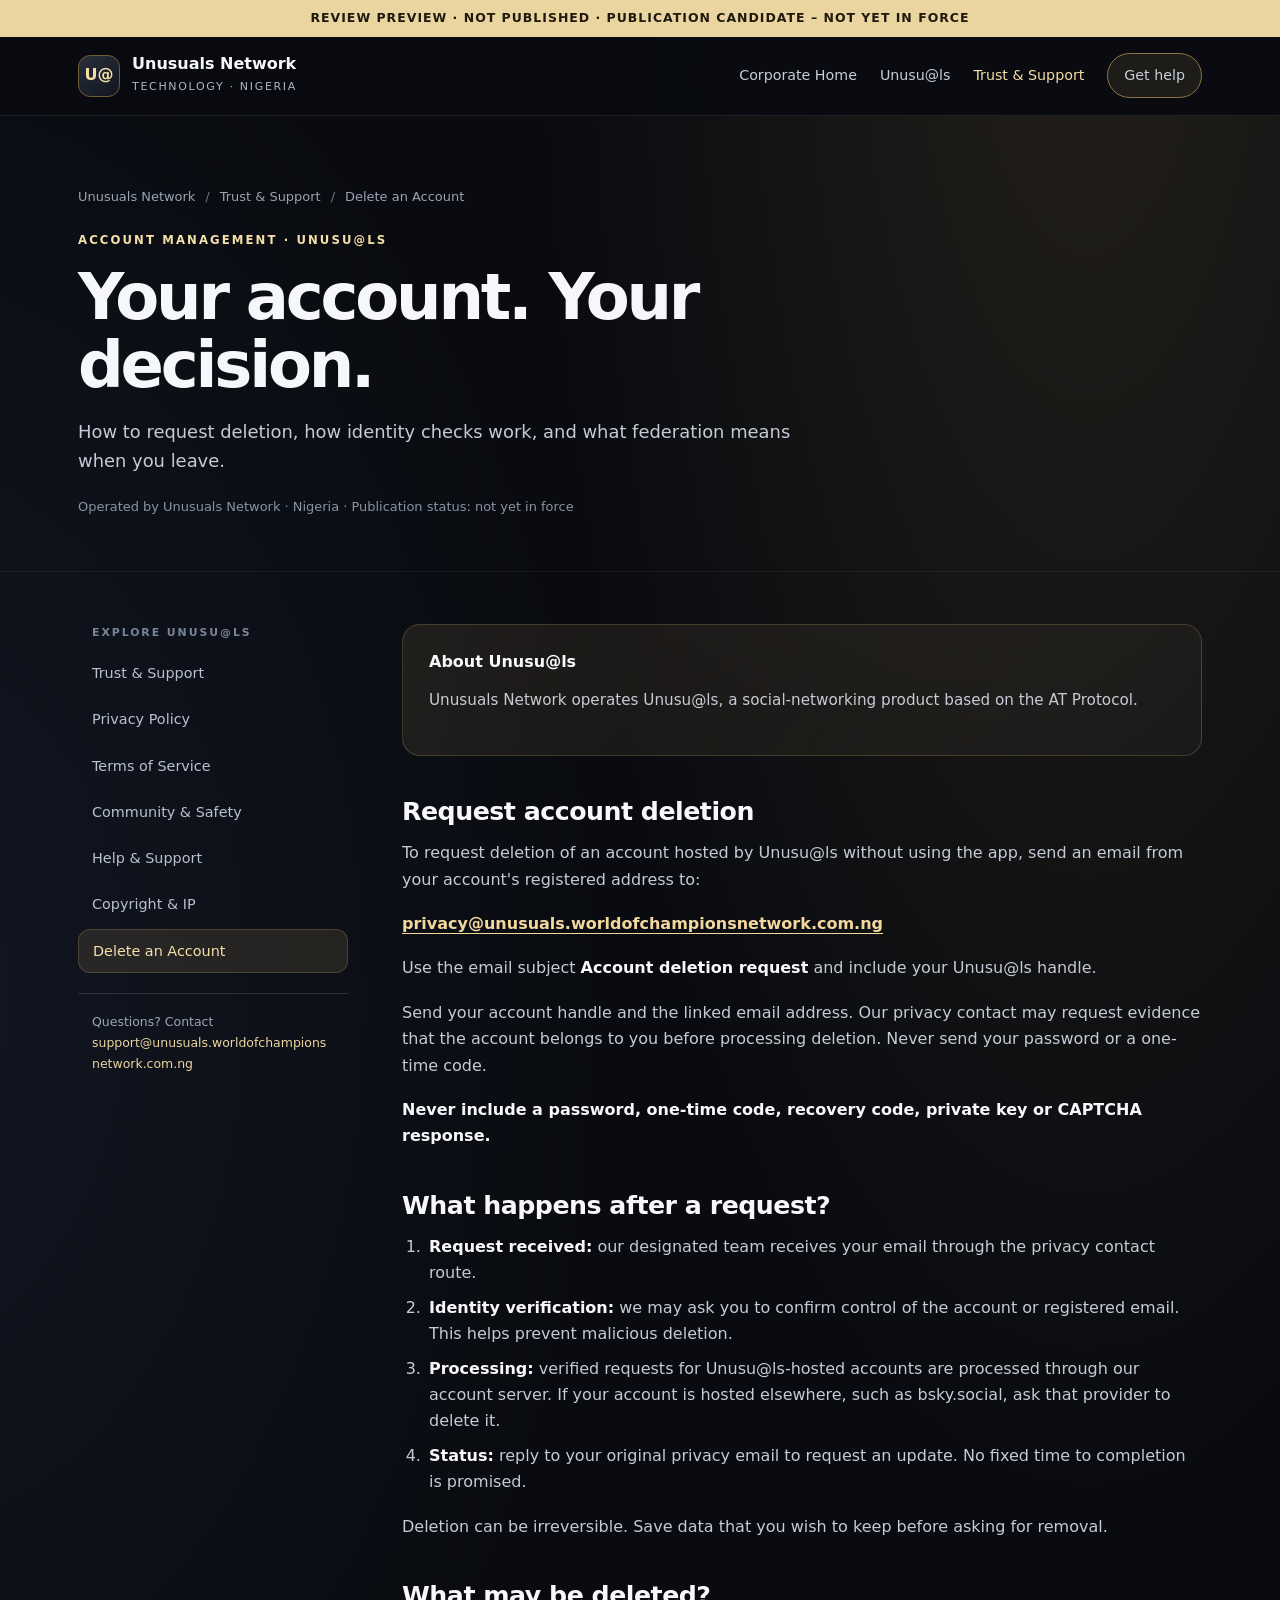
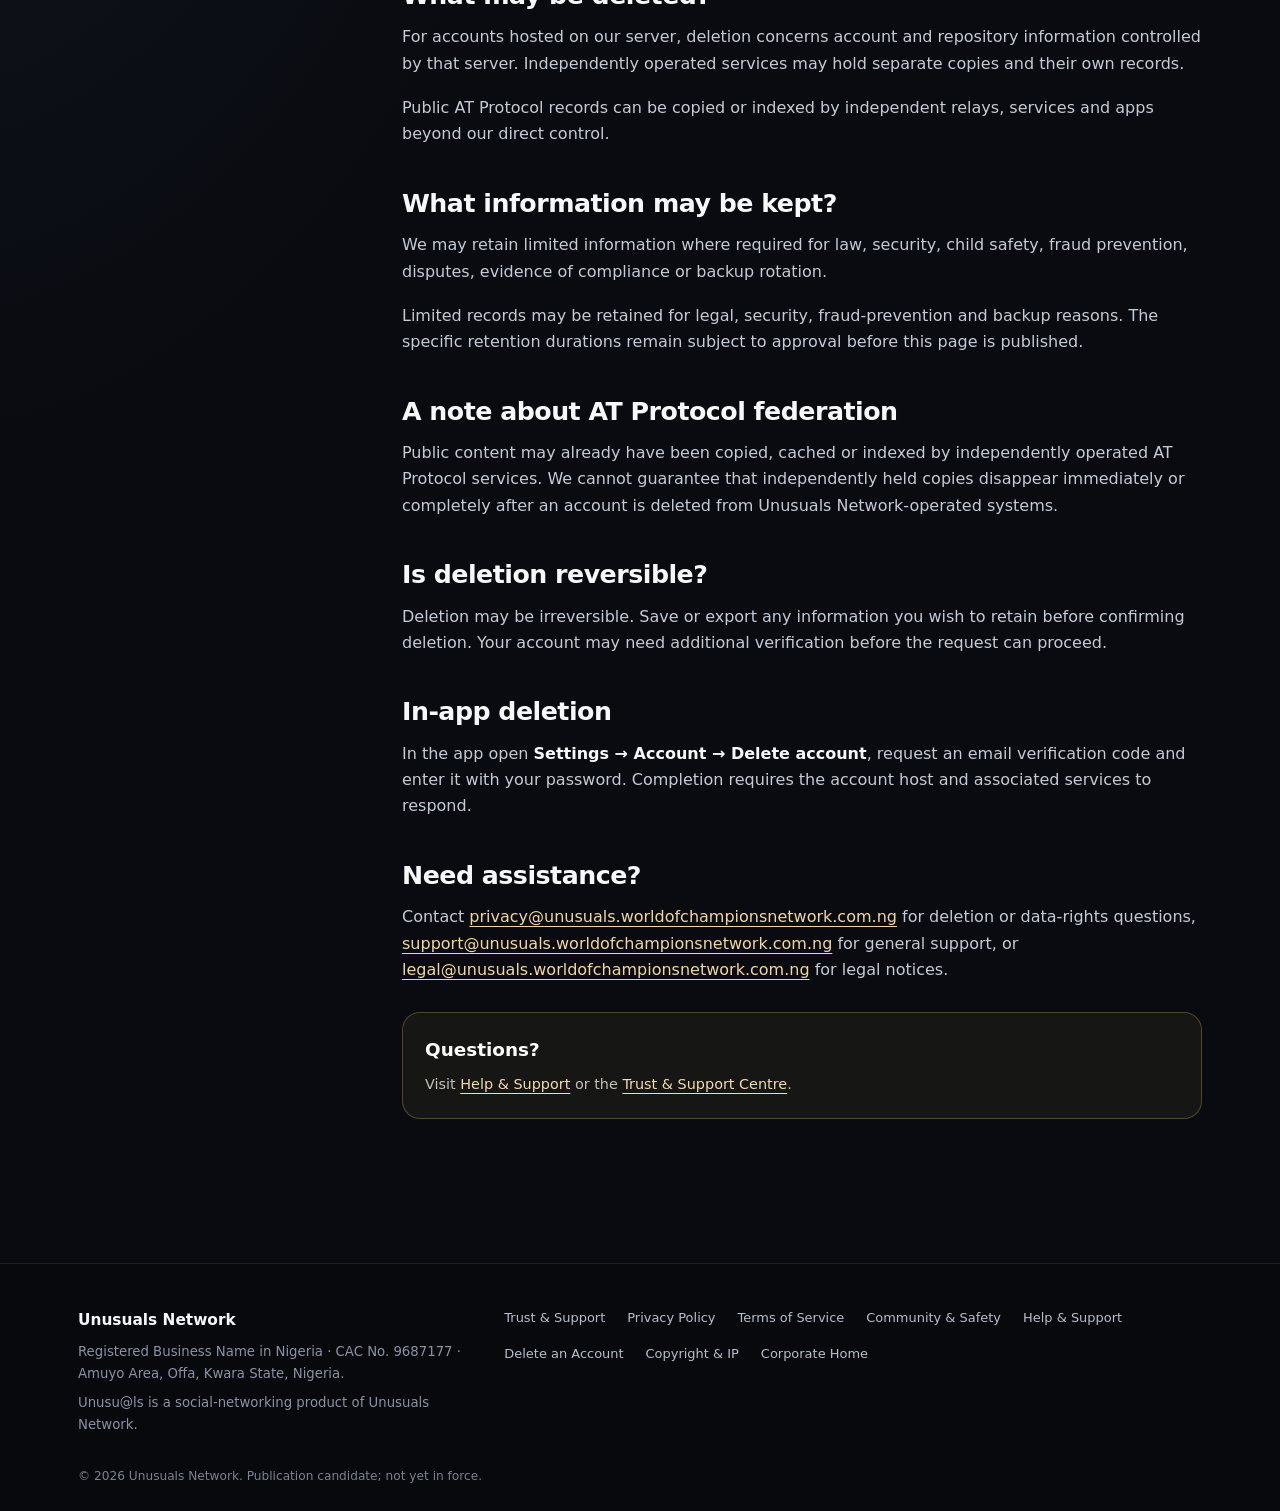
==== unusuals/account-deletion/index.html @ 60fb0065 "W3: add seven policy canonicals and complete protected preview navigation" ====
<!DOCTYPE html>
<html lang="en"><head><meta charset="utf-8"/><meta content="width=device-width,initial-scale=1" name="viewport"/><meta content="#090b10" name="theme-color"/><meta content="noindex,nofollow" name="robots"/><title>Delete an Account — Unusu@ls | Design Preview</title><link rel="canonical" href="https://www.unusuals.worldofchampionsnetwork.com.ng/unusuals/account-deletion/"/><meta content="How to request deletion, how identity checks work, and what federation means when you leave." name="description"/><link href="../../assets/css/app-policy.css" rel="stylesheet"/><script defer="" src="../../assets/js/app-policy.js"></script></head><body><a class="skip-link" href="#main">Skip to content</a><div class="preview-flag">REVIEW PREVIEW · NOT PUBLISHED · PUBLICATION CANDIDATE – NOT YET IN FORCE</div>
<header class="site-header"><nav aria-label="Primary navigation" class="container nav-wrap"><a class="brand" href="https://www.unusuals.worldofchampionsnetwork.com.ng/"><span aria-hidden="true" class="brand-mark">U@</span><span class="brand-text"><strong>Unusuals Network</strong><span>Technology · Nigeria</span></span></a><button aria-expanded="false" aria-label="Toggle navigation" class="menu-toggle"><span></span><span></span><span></span></button><div class="nav-links" data-open="false"><a href="https://www.unusuals.worldofchampionsnetwork.com.ng/">Corporate Home</a><a href="https://www.unusuals.worldofchampionsnetwork.com.ng/unusuals/">Unusu@ls</a><a aria-current="page" href="../help/">Trust &amp; Support</a><a class="nav-cta" href="../support/">Get help</a></div></nav></header>
<main id="main"><section class="hero hero-small"><div class="container"><div class="breadcrumb"><a href="https://www.unusuals.worldofchampionsnetwork.com.ng/">Unusuals Network</a><span>/</span><a href="../help/">Trust &amp; Support</a><span>/</span>Delete an Account</div><div class="eyebrow">Account management · Unusu@ls</div><h1>Your account. Your decision.</h1><p>How to request deletion, how identity checks work, and what federation means when you leave.</p><div class="meta">Operated by Unusuals Network · Nigeria · Publication status: not yet in force</div></div></section>
<section class="container layout"><aside aria-label="Policy navigation" class="sidebar"><div class="side-label">Explore Unusu@ls</div><ul class="side-list"><li><a href="../help/">Trust &amp; Support</a></li><li><a href="../privacy/">Privacy Policy</a></li><li><a href="../terms/">Terms of Service</a></li><li><a href="../safety/">Community &amp; Safety</a></li><li><a href="../support/">Help &amp; Support</a></li><li><a href="../copyright/">Copyright &amp; IP</a></li><li><a aria-current="page" href="../account-deletion/">Delete an Account</a></li></ul><div class="sidebar-contact">Questions? Contact <a href="mailto:support@unusuals.worldofchampionsnetwork.com.ng">support@unusuals.worldofchampionsnetwork.com.ng</a></div></aside><article class="content"><div class="prose"><div class="lede-panel"><strong>About Unusu@ls</strong><p>Unusuals Network operates Unusu@ls, a social-networking product based on the AT Protocol.</p></div><h2>Request account deletion</h2>
<p>To request deletion of an account hosted by Unusu@ls without using the app, send an email from your account's registered address to:</p>
<p><strong><a href="mailto:privacy@unusuals.worldofchampionsnetwork.com.ng?subject=Account%20deletion%20request">privacy@unusuals.worldofchampionsnetwork.com.ng</a></strong></p>
<p>Use the email subject <strong>Account deletion request</strong> and include your Unusu@ls handle.</p>
<p>Send your account handle and the linked email address. Our privacy contact may request evidence that the account belongs to you before processing deletion. Never send your password or a one-time code.</p>
<p><strong>Never include a password, one-time code, recovery code, private key or CAPTCHA response.</strong></p>
<h2>What happens after a request?</h2>
<ol>
<li><strong>Request received:</strong> our designated team receives your email through the privacy contact route.</li>
<li><strong>Identity verification:</strong> we may ask you to confirm control of the account or registered email. This helps prevent malicious deletion.</li>
<li><strong>Processing:</strong> verified requests for Unusu@ls-hosted accounts are processed through our account server. If your account is hosted elsewhere, such as bsky.social, ask that provider to delete it.</li>
<li><strong>Status:</strong> reply to your original privacy email to request an update. No fixed time to completion is promised.</li>
</ol>
<p>Deletion can be irreversible. Save data that you wish to keep before asking for removal.</p>
<h2>What may be deleted?</h2>
<p>For accounts hosted on our server, deletion concerns account and repository information controlled by that server. Independently operated services may hold separate copies and their own records.</p>
<p>Public AT Protocol records can be copied or indexed by independent relays, services and apps beyond our direct control.</p>
<h2>What information may be kept?</h2>
<p>We may retain limited information where required for law, security, child safety, fraud prevention, disputes, evidence of compliance or backup rotation.</p>
<p>Limited records may be retained for legal, security, fraud-prevention and backup reasons. The specific retention durations remain subject to approval before this page is published.</p>
<h2>A note about AT Protocol federation</h2>
<p>Public content may already have been copied, cached or indexed by independently operated AT Protocol services. We cannot guarantee that independently held copies disappear immediately or completely after an account is deleted from Unusuals Network-operated systems.</p>
<h2>Is deletion reversible?</h2>
<p>Deletion may be irreversible. Save or export any information you wish to retain before confirming deletion. Your account may need additional verification before the request can proceed.</p>
<h2>In-app deletion</h2>
<p>In the app open <strong>Settings → Account → Delete account</strong>, request an email verification code and enter it with your password. Completion requires the account host and associated services to respond.</p>
<h2>Need assistance?</h2>
<p>Contact <a href="mailto:privacy@unusuals.worldofchampionsnetwork.com.ng">privacy@unusuals.worldofchampionsnetwork.com.ng</a> for deletion or data-rights questions, <a href="mailto:support@unusuals.worldofchampionsnetwork.com.ng">support@unusuals.worldofchampionsnetwork.com.ng</a> for general support, or <a href="mailto:legal@unusuals.worldofchampionsnetwork.com.ng">legal@unusuals.worldofchampionsnetwork.com.ng</a> for legal notices.</p>
<div class="approval-panel"><h3>Questions?</h3><p>Visit <a href="../support/">Help &amp; Support</a> or the <a href="../help/">Trust &amp; Support Centre</a>.</p></div></div></article></section></main><footer class="site-footer"><div class="container footer-inner"><div><strong>Unusuals Network</strong><p>Registered Business Name in Nigeria · CAC No. 9687177 · Amuyo Area, Offa, Kwara State, Nigeria.</p><p>Unusu@ls is a social-networking product of Unusuals Network.</p></div><nav aria-label="Footer navigation" class="footer-links"><a href="../help/">Trust &amp; Support</a><a href="../privacy/">Privacy Policy</a><a href="../terms/">Terms of Service</a><a href="../safety/">Community &amp; Safety</a><a href="../support/">Help &amp; Support</a><a href="../account-deletion/">Delete an Account</a><a href="../copyright/">Copyright &amp; IP</a><a href="https://www.unusuals.worldofchampionsnetwork.com.ng/">Corporate Home</a></nav></div><div class="container footer-copy">© 2026 Unusuals Network. Publication candidate; not yet in force.</div></footer></body></html>
---- assets/css/app-policy.css ----
:root{--bg:#090b10;--bg2:#11151e;--surface:#151a24;--surface2:#1b2230;--text:#f6f7fb;--muted:#aeb6c5;--gold:#d5b26b;--gold2:#f5dfa8;--line:rgba(255,255,255,.13);--max:1180px;--rad:20px;}
*{box-sizing:border-box}html{scroll-behavior:smooth}body{margin:0;min-height:100vh;color:var(--text);background:radial-gradient(ellipse at 85% -5%,rgba(214,174,96,.13),transparent 36%),radial-gradient(ellipse at -8% 32%,rgba(83,103,159,.13),transparent 36%),#090b10;font:16px/1.65 Inter,system-ui,-apple-system,'Segoe UI',Arial,sans-serif;-webkit-font-smoothing:antialiased}a{color:inherit}a:hover{text-decoration-color:var(--gold)}button{font:inherit}svg{display:block} .container{max-width:var(--max);margin:0 auto;padding:0 28px}.skip-link{position:absolute;top:-200px;left:15px;z-index:200;padding:12px 16px;background:white;color:#111}.skip-link:focus{top:12px}.preview-flag{background:#ead49f;color:#201a0e;text-align:center;font-weight:800;padding:8px 16px;font-size:.78rem;letter-spacing:.08em}.site-header{position:sticky;top:0;background:rgba(9,11,16,.94);backdrop-filter:blur(15px);border-bottom:1px solid rgba(255,255,255,.09);z-index:80}.nav-wrap{display:flex;gap:22px;align-items:center;justify-content:space-between;min-height:78px}.brand{text-decoration:none;display:flex;align-items:center;gap:12px}.brand-mark{width:42px;height:42px;display:grid;place-items:center;border:1px solid #715c35;border-radius:12px;color:var(--gold2);background:linear-gradient(145deg,#28303c,#11151e);font-weight:900;font-size:1rem}.brand-text strong{display:block;font-size:1rem;line-height:1.15}.brand-text span{display:block;font-size:.69rem;letter-spacing:.15em;color:var(--muted);text-transform:uppercase;margin-top:4px}.nav-links{display:flex;align-items:center;gap:23px}.nav-links a{color:#c7cedb;font-size:.89rem;text-decoration:none;white-space:nowrap}.nav-links a:hover,.nav-links a[aria-current='page']{color:var(--gold2)}.nav-cta{border:1px solid #8d7345;border-radius:999px;padding:10px 16px;background:rgba(213,178,107,.1)}.menu-toggle{display:none;background:none;color:white;border:1px solid var(--line);border-radius:10px;padding:8px 12px;cursor:pointer}.menu-toggle span{display:block;height:2px;width:20px;background:currentColor;margin:4px 0}
.breadcrumb{font-size:.81rem;color:#99a4b5;margin-bottom:24px}.breadcrumb a{text-decoration:none}.breadcrumb span{margin:0 10px;color:#6b7485}.eyebrow{font-size:.73rem;color:var(--gold2);font-weight:800;text-transform:uppercase;letter-spacing:.18em}.hero{padding:70px 0 54px;border-bottom:1px solid rgba(255,255,255,.06)}.hero h1{font-size:4.4rem;max-width:850px;margin:14px 0 17px;line-height:1.06;letter-spacing:-.05em}.hero p{max-width:740px;color:#c4cbd6;font-size:1.12rem;margin:0}.hero-small h1{font-size:clamp(2.3rem,5vw,4.1rem)}.hero-actions{display:flex;flex-wrap:wrap;gap:12px;margin-top:29px}.pill{display:inline-flex;align-items:center;gap:8px;border:1px solid rgba(213,178,107,.4);border-radius:999px;padding:7px 12px;background:rgba(213,178,107,.07);font-size:.8rem;color:#edd39b;font-weight:700}.btn{display:inline-flex;align-items:center;justify-content:center;gap:12px;min-height:48px;border-radius:999px;padding:0 20px;text-decoration:none;font-weight:750;font-size:.92rem}.btn-gold{background:linear-gradient(125deg,#f8e7b6,#cda65d);color:#231a0c}.btn-ghost{border:1px solid rgba(255,255,255,.2);background:rgba(255,255,255,.04)}
.layout{display:grid;grid-template-columns:270px minmax(0,1fr);gap:54px;padding-top:52px}.sidebar{align-self:start;position:sticky;top:107px}.side-label{text-transform:uppercase;color:#788598;font-size:.68rem;font-weight:800;letter-spacing:.18em;padding:0 14px;margin:0 0 10px}.side-list{list-style:none;margin:0;padding:0;display:grid;gap:4px}.side-list a{display:block;text-decoration:none;color:#b8c1d0;font-size:.90rem;padding:11px 14px;border-radius:12px;line-height:1.4}.side-list a:hover{background:rgba(255,255,255,.06)}.side-list a[aria-current='page']{background:rgba(213,178,107,.12);color:#f5dfaa;border:1px solid rgba(213,178,107,.22)}.sidebar-contact{padding:18px 14px 0;margin-top:20px;border-top:1px solid var(--line);font-size:.78rem;color:#9aa5b6}.sidebar-contact a{color:#edd5a1;text-decoration:none;overflow-wrap:anywhere}
.content{min-width:0}.lede-panel{padding:24px 26px;margin-bottom:30px;background:linear-gradient(130deg,rgba(213,178,107,.11),rgba(255,255,255,.025));border:1px solid rgba(213,178,107,.22);border-radius:18px}.lede-panel strong{display:block;font-size:1rem;margin-bottom:6px}.lede-panel p{margin:0;color:#c7cbd4;font-size:.95rem}.prose{font-size:1rem;color:#c4cbd7;padding-bottom:60px}.prose h2{font-size:1.58rem;line-height:1.2;color:#f8f8fb;letter-spacing:-.02em;margin:41px 0 13px;scroll-margin-top:120px}.prose h3{font-size:1.1rem;color:#fff;margin:26px 0 9px;scroll-margin-top:120px}.prose h2:first-child{margin-top:8px}.prose p,.prose ul,.prose ol{margin:12px 0 18px}.prose ul,.prose ol{padding-left:24px}.prose li{padding-left:3px;margin:8px 0}.prose strong{color:#f8f8fb}.prose a,.details a{color:#f3d89e;text-decoration-thickness:1px;text-underline-offset:4px;overflow-wrap:anywhere}.prose blockquote{border-left:2px solid var(--gold);margin:22px 0;padding:8px 20px;background:rgba(213,178,107,.06)}.prose code{background:#222938;border-radius:4px;padding:2px 5px;color:#f7dc9a}.prose hr{border:0;border-top:1px solid var(--line);margin:34px 0}.subnote{font-size:.85rem;color:var(--muted)}.design-note{border:1px dashed rgba(235,205,143,.5);background:rgba(235,205,143,.06);padding:17px 20px;border-radius:15px;margin:20px 0;font-size:.89rem;color:#e8d9b9}.end-panel{border:1px solid var(--line);padding:24px 28px;border-radius:20px;margin-top:24px;background:rgba(255,255,255,.035)}.end-panel h3{margin:0;font-size:1.15rem}.end-panel p{color:var(--muted);margin:8px 0 0}
.cards{display:grid;grid-template-columns:repeat(2,minmax(0,1fr));gap:16px;padding:50px 0 28px}.card{padding:27px;border:1px solid var(--line);border-radius:22px;background:linear-gradient(145deg,rgba(255,255,255,.075),rgba(255,255,255,.025));text-decoration:none;display:flex;flex-direction:column;min-height:200px;transition:border-color .15s,transform .15s}.card:hover{border-color:#b08e54;transform:translateY(-2px)}.card-top{display:flex;align-items:center;justify-content:space-between;margin-bottom:18px}.card-icon{display:grid;place-items:center;width:43px;height:43px;border-radius:13px;border:1px solid rgba(213,178,107,.3);color:#f6dca2;background:rgba(213,178,107,.08);font-size:1.2rem}.card-tag{text-transform:uppercase;letter-spacing:.12em;color:#8e9aaa;font-size:.68rem;font-weight:800}.card h2{font-size:1.36rem;letter-spacing:-.02em;margin:0}.card p{font-size:.91rem;line-height:1.6;color:var(--muted);margin:9px 0 20px;max-width:410px}.card .open{margin-top:auto;font-size:.84rem;color:#f0d19a;font-weight:750}.full-span{grid-column:1/-1}.summary-panel{border:1px solid rgba(213,178,107,.25);background:linear-gradient(120deg,rgba(213,178,107,.095),transparent);border-radius:23px;display:flex;align-items:center;justify-content:space-between;gap:25px;padding:32px 36px;margin:22px 0 75px}.summary-panel h2{font-size:1.7rem;letter-spacing:-.035em;margin:0 0 9px}.summary-panel p{color:var(--muted);margin:0;max-width:610px}
.site-footer{border-top:1px solid rgba(255,255,255,.09);background:rgba(0,0,0,.16);margin-top:55px}.footer-inner{padding-top:43px;padding-bottom:24px;display:flex;justify-content:space-between;gap:30px}.footer-inner strong{font-size:.96rem}.footer-inner p{color:#8993a5;font-size:.83rem;max-width:570px;margin:7px 0}.footer-links{display:flex;gap:14px 22px;flex-wrap:wrap;align-self:start}.footer-links a{text-decoration:none;color:#b7bfcd;font-size:.81rem}.footer-copy{font-size:.76rem;color:#798392;padding-bottom:24px}.focus-guide:focus-visible{outline:3px solid #f6dca2;outline-offset:4px}.wrap{overflow-wrap:anywhere}.section-link{text-decoration:none;color:#dfbf83}.meta{font-size:.81rem;color:#8794a5;margin-top:20px}.approval-panel{border:1px solid rgba(213,178,107,.3);border-radius:18px;padding:22px;margin:29px 0;background:rgba(213,178,107,.065)}.approval-panel h3{font-size:1.15rem;margin:0 0 7px}.approval-panel p{margin:0;color:#c6c0b5;font-size:.9rem}.approval-panel a{color:#f5dca9}.hub-eyebrow{margin-top:24px}.hub-approval{margin-bottom:60px}
@media(max-width:990px){.layout{grid-template-columns:220px minmax(0,1fr);gap:26px}.nav-links{gap:13px}.nav-links a{font-size:.83rem}}
@media(max-width:760px){.container{padding-left:20px;padding-right:20px}.nav-wrap{min-height:69px}.brand-mark{width:37px;height:37px}.brand-text strong{font-size:.90rem}.brand-text span{font-size:.60rem}.menu-toggle{display:block}.nav-links{display:none;position:absolute;top:100%;left:14px;right:14px;background:#131924;border:1px solid var(--line);border-radius:18px;padding:16px;box-shadow:0 20px 40px #0008;flex-direction:column;align-items:stretch;gap:5px}.nav-links[data-open='true']{display:flex}.nav-links a{padding:9px 12px}.hero{padding:46px 0 40px}.hero h1{font-size:2.7rem}.hero p{font-size:1rem}.layout{display:block;padding-top:24px}.sidebar{position:relative;top:auto;margin-bottom:32px}.side-list{display:flex;overflow-x:auto;gap:7px;padding-bottom:8px}.side-list a{white-space:nowrap;font-size:.83rem;padding:9px 12px}.sidebar-contact,.side-label{display:none}.cards{grid-template-columns:1fr;padding-top:34px}.card{min-height:165px;padding:22px}.summary-panel{display:block;padding:26px}.summary-panel .btn{margin-top:20px}.footer-inner{display:block}.footer-links{margin-top:22px}.prose h2{font-size:1.42rem}.lede-panel{padding:20px}.preview-flag{font-size:.64rem}.hero-actions .btn{width:100%}}
@media(prefers-reduced-motion:reduce){*{scroll-behavior:auto!important;transition:none!important}}

.policy-toc{border:1px solid var(--line);background:rgba(255,255,255,.025);border-radius:18px;padding:22px 25px;margin:20px 0 36px}.policy-toc-title{color:var(--gold2);font-size:.79rem;letter-spacing:.05em;font-weight:800;text-transform:uppercase;margin-bottom:11px}.policy-toc ol{margin:0;columns:2;column-gap:28px;padding-left:21px}.policy-toc li{break-inside:avoid;line-height:1.4;font-size:.87rem;padding:4px 0;margin:0}.policy-toc a{color:#d7deea;text-decoration:none}.policy-toc a:hover{text-decoration:underline;color:var(--gold2)}@media(max-width:760px){.policy-toc ol{columns:1}.policy-toc{padding:19px}}
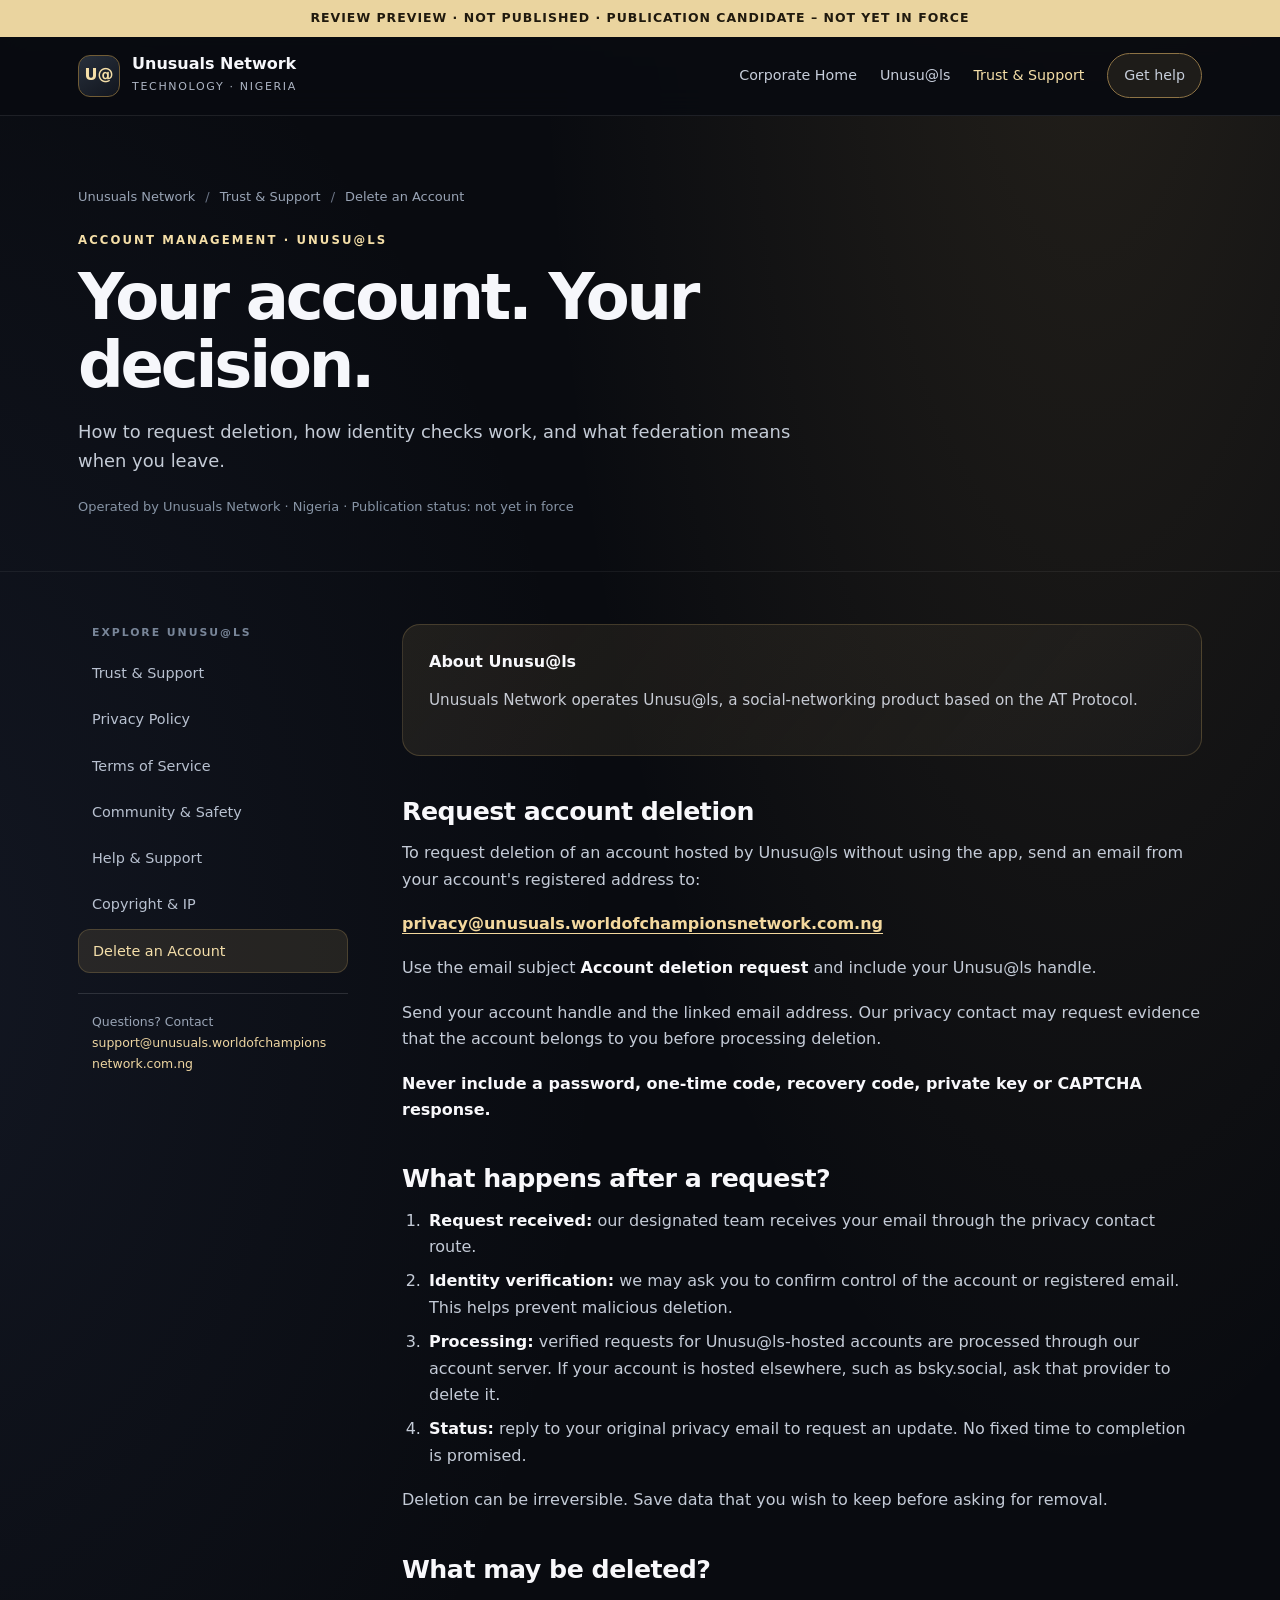
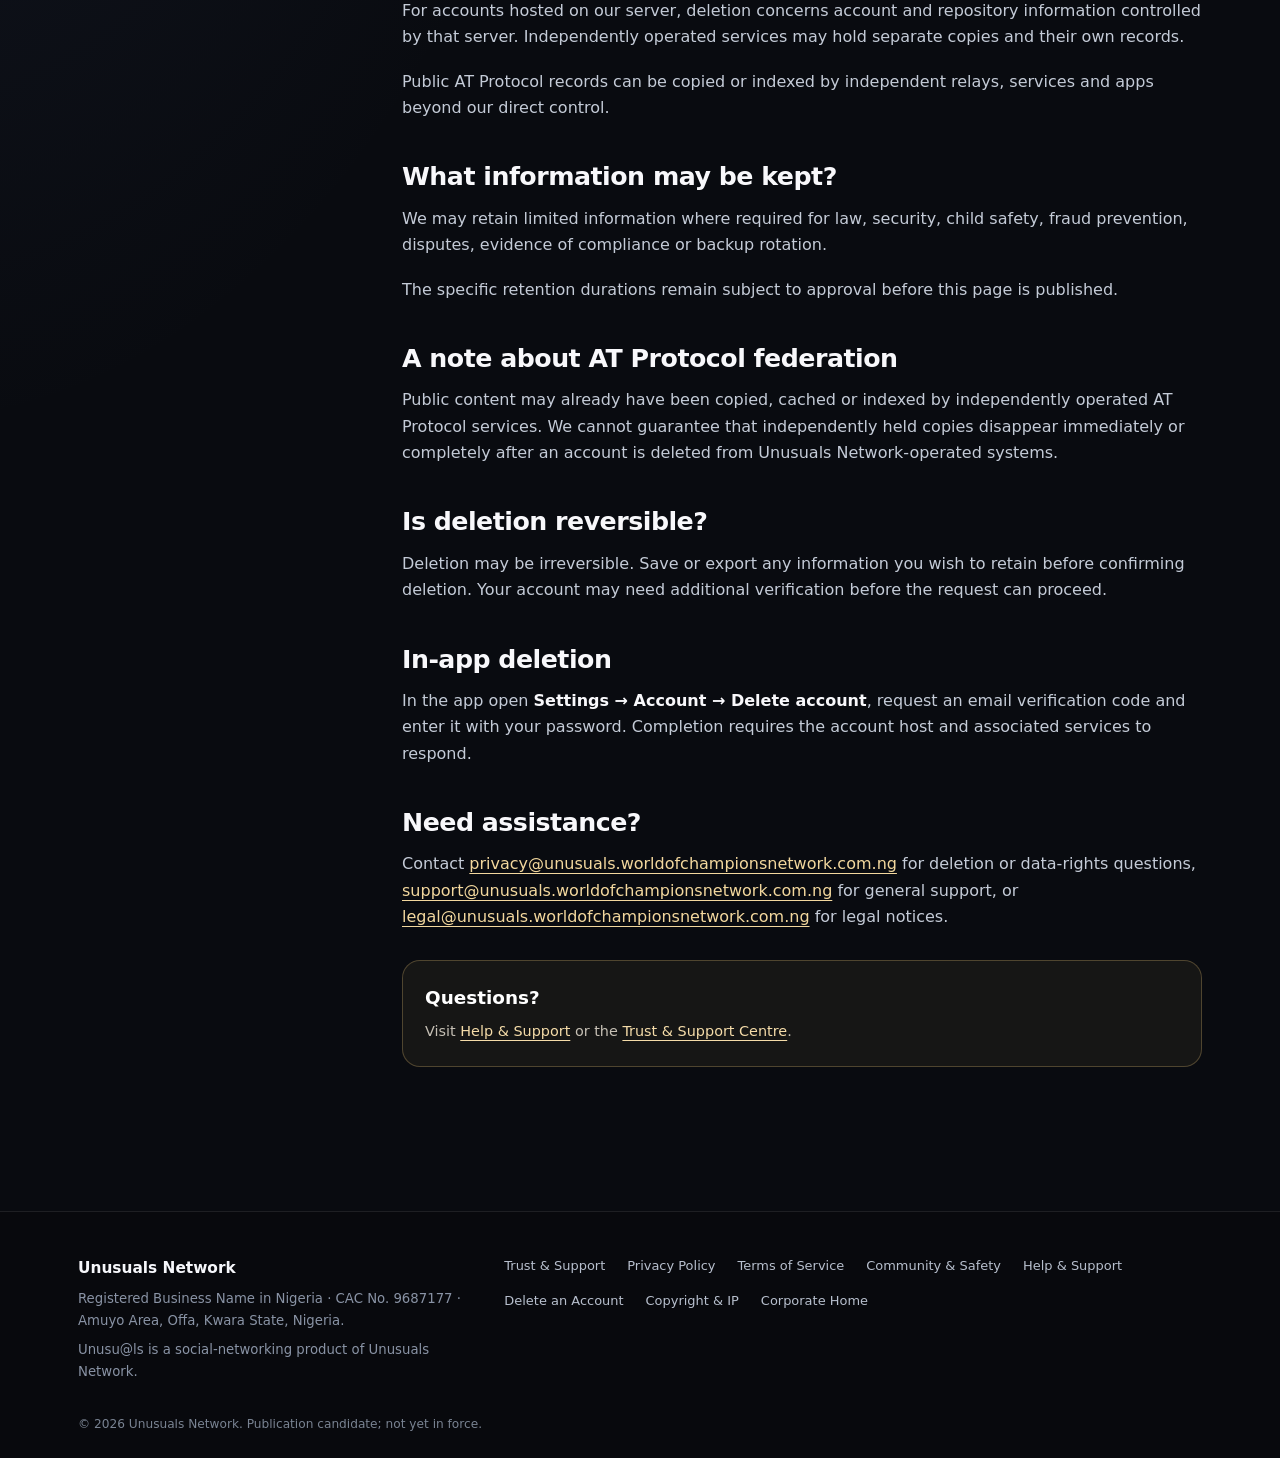
==== commit 8b5bde38: "BF-12 C1: remove duplicate safety and retention statements" ====
--- a/unusuals/account-deletion/index.html
+++ b/unusuals/account-deletion/index.html
@@ -6,7 +6,7 @@
 <p>To request deletion of an account hosted by Unusu@ls without using the app, send an email from your account's registered address to:</p>
 <p><strong><a href="mailto:privacy@unusuals.worldofchampionsnetwork.com.ng?subject=Account%20deletion%20request">privacy@unusuals.worldofchampionsnetwork.com.ng</a></strong></p>
 <p>Use the email subject <strong>Account deletion request</strong> and include your Unusu@ls handle.</p>
-<p>Send your account handle and the linked email address. Our privacy contact may request evidence that the account belongs to you before processing deletion. Never send your password or a one-time code.</p>
+<p>Send your account handle and the linked email address. Our privacy contact may request evidence that the account belongs to you before processing deletion.</p>
 <p><strong>Never include a password, one-time code, recovery code, private key or CAPTCHA response.</strong></p>
 <h2>What happens after a request?</h2>
 <ol>
@@ -21,7 +21,7 @@
 <p>Public AT Protocol records can be copied or indexed by independent relays, services and apps beyond our direct control.</p>
 <h2>What information may be kept?</h2>
 <p>We may retain limited information where required for law, security, child safety, fraud prevention, disputes, evidence of compliance or backup rotation.</p>
-<p>Limited records may be retained for legal, security, fraud-prevention and backup reasons. The specific retention durations remain subject to approval before this page is published.</p>
+<p>The specific retention durations remain subject to approval before this page is published.</p>
 <h2>A note about AT Protocol federation</h2>
 <p>Public content may already have been copied, cached or indexed by independently operated AT Protocol services. We cannot guarantee that independently held copies disappear immediately or completely after an account is deleted from Unusuals Network-operated systems.</p>
 <h2>Is deletion reversible?</h2>
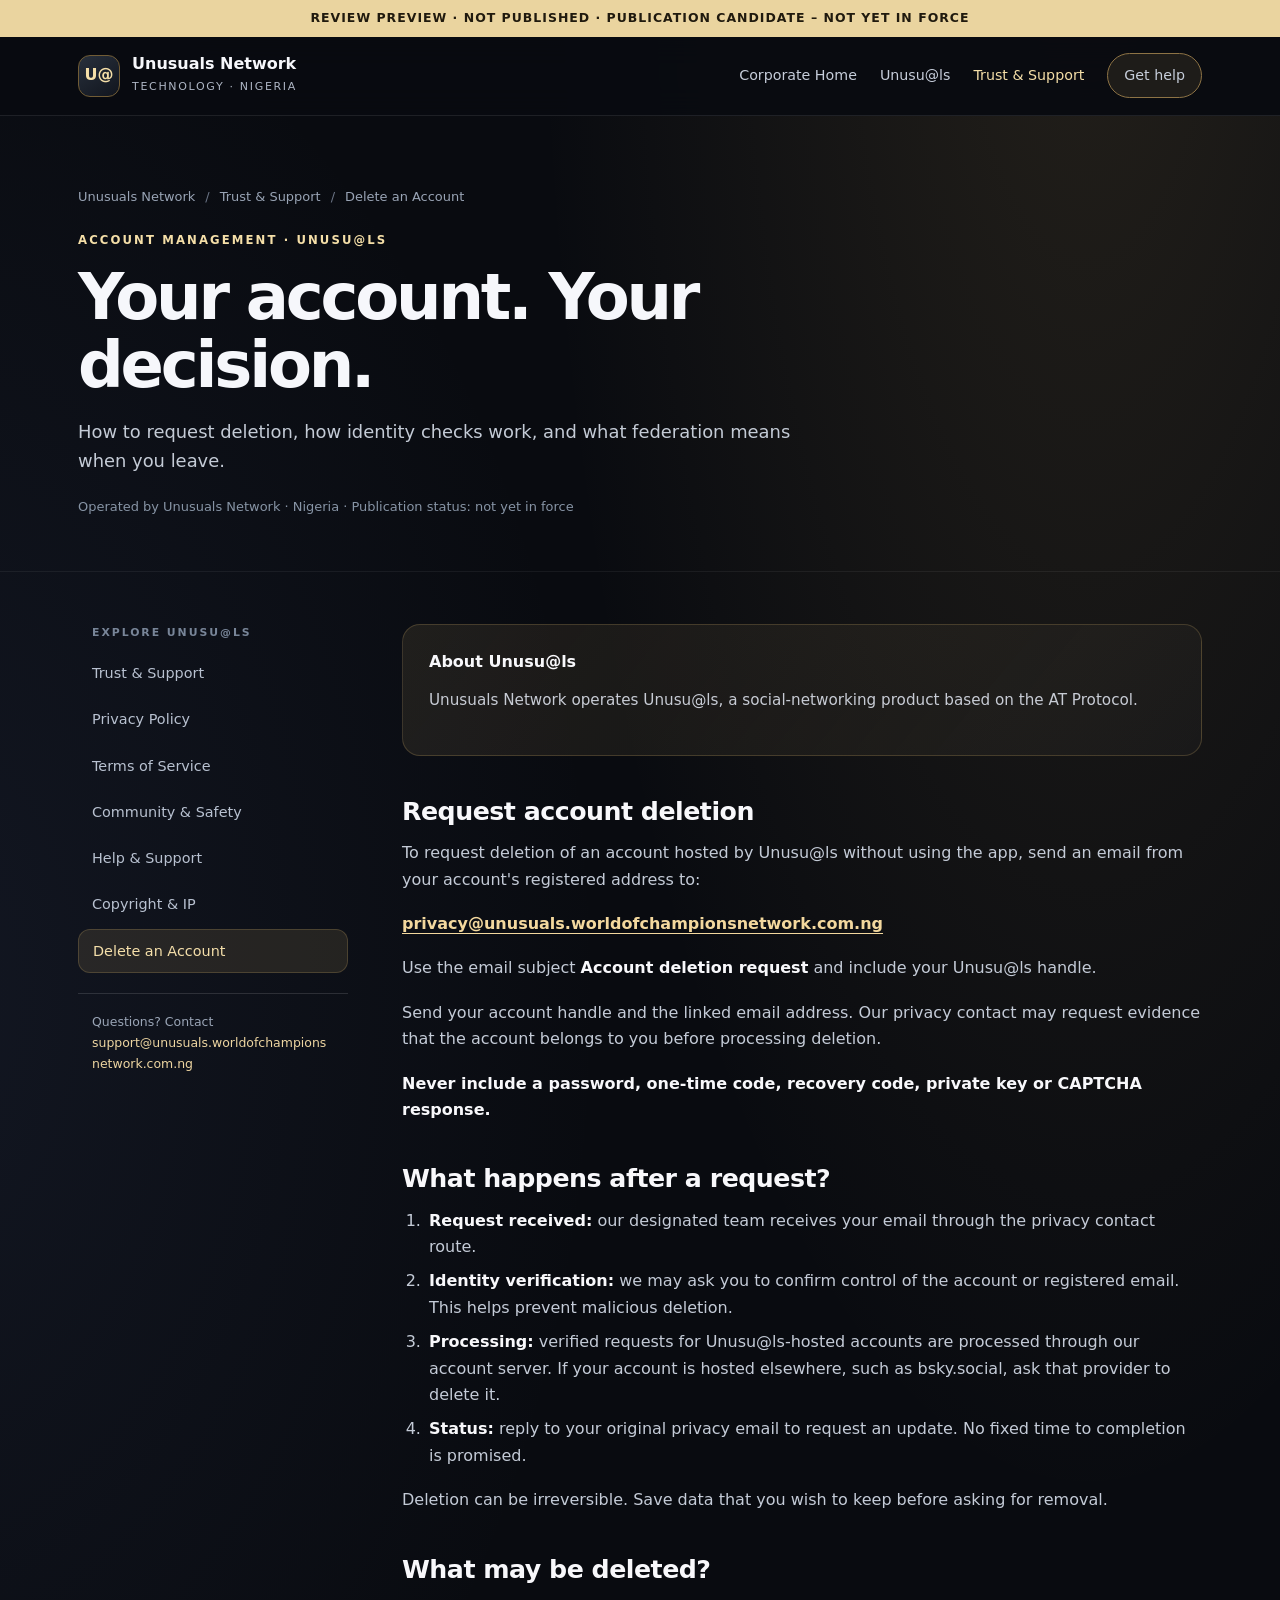
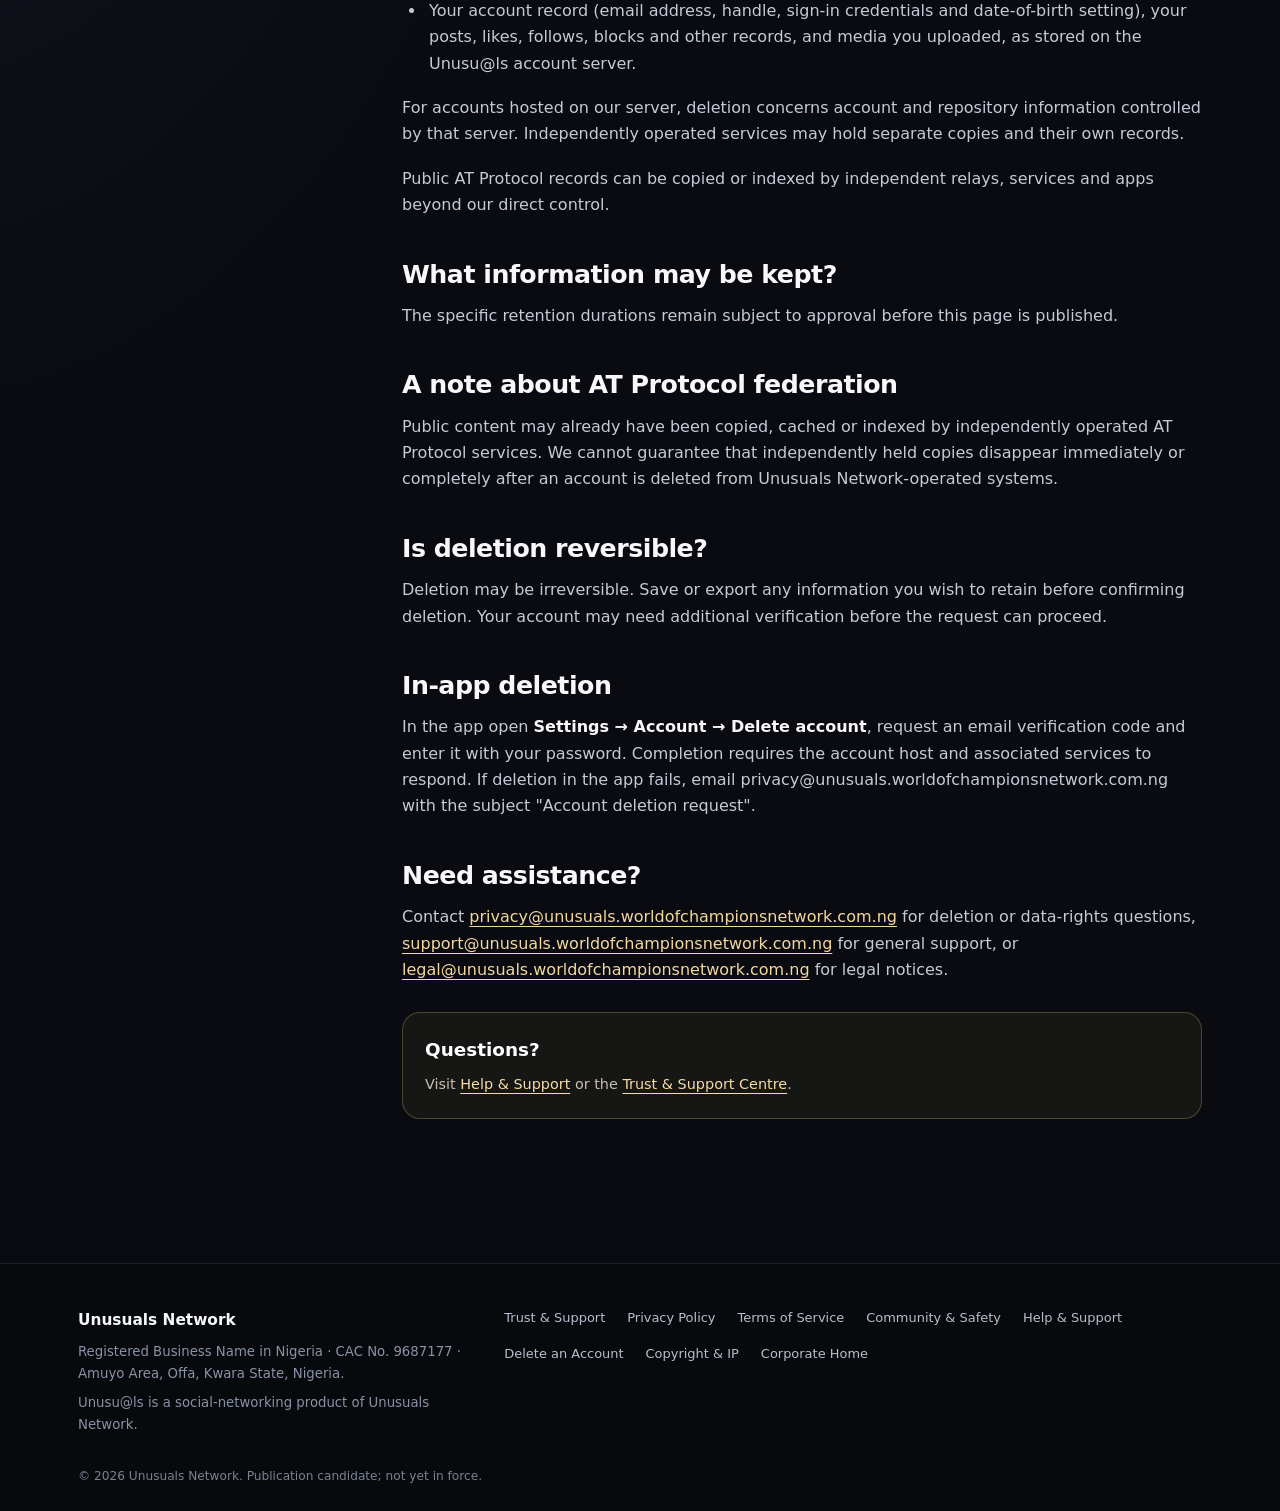
==== commit 7982ef38: "W4: BF-14 verified policy wording and hCaptcha IP disclosure" ====
--- a/unusuals/account-deletion/index.html
+++ b/unusuals/account-deletion/index.html
@@ -1,5 +1,5 @@
 <!DOCTYPE html>
-<html lang="en"><head><meta charset="utf-8"/><meta content="width=device-width,initial-scale=1" name="viewport"/><meta content="#090b10" name="theme-color"/><meta content="noindex,nofollow" name="robots"/><title>Delete an Account — Unusu@ls | Design Preview</title><link rel="canonical" href="https://www.unusuals.worldofchampionsnetwork.com.ng/unusuals/account-deletion/"/><meta content="How to request deletion, how identity checks work, and what federation means when you leave." name="description"/><link href="../../assets/css/app-policy.css" rel="stylesheet"/><script defer="" src="../../assets/js/app-policy.js"></script></head><body><a class="skip-link" href="#main">Skip to content</a><div class="preview-flag">REVIEW PREVIEW · NOT PUBLISHED · PUBLICATION CANDIDATE – NOT YET IN FORCE</div>
+<html lang="en"><head><meta charset="utf-8"/><meta content="width=device-width,initial-scale=1" name="viewport"/><meta content="#090b10" name="theme-color"/><meta content="noindex,nofollow" name="robots"/><title>Delete an Account — Unusu@ls</title><link rel="canonical" href="https://www.unusuals.worldofchampionsnetwork.com.ng/unusuals/account-deletion/"/><meta content="How to request deletion, how identity checks work, and what federation means when you leave." name="description"/><link href="../../assets/css/app-policy.css" rel="stylesheet"/><script defer="" src="../../assets/js/app-policy.js"></script></head><body><a class="skip-link" href="#main">Skip to content</a><div class="preview-flag">REVIEW PREVIEW · NOT PUBLISHED · PUBLICATION CANDIDATE – NOT YET IN FORCE</div>
 <header class="site-header"><nav aria-label="Primary navigation" class="container nav-wrap"><a class="brand" href="https://www.unusuals.worldofchampionsnetwork.com.ng/"><span aria-hidden="true" class="brand-mark">U@</span><span class="brand-text"><strong>Unusuals Network</strong><span>Technology · Nigeria</span></span></a><button aria-expanded="false" aria-label="Toggle navigation" class="menu-toggle"><span></span><span></span><span></span></button><div class="nav-links" data-open="false"><a href="https://www.unusuals.worldofchampionsnetwork.com.ng/">Corporate Home</a><a href="https://www.unusuals.worldofchampionsnetwork.com.ng/unusuals/">Unusu@ls</a><a aria-current="page" href="../help/">Trust &amp; Support</a><a class="nav-cta" href="../support/">Get help</a></div></nav></header>
 <main id="main"><section class="hero hero-small"><div class="container"><div class="breadcrumb"><a href="https://www.unusuals.worldofchampionsnetwork.com.ng/">Unusuals Network</a><span>/</span><a href="../help/">Trust &amp; Support</a><span>/</span>Delete an Account</div><div class="eyebrow">Account management · Unusu@ls</div><h1>Your account. Your decision.</h1><p>How to request deletion, how identity checks work, and what federation means when you leave.</p><div class="meta">Operated by Unusuals Network · Nigeria · Publication status: not yet in force</div></div></section>
 <section class="container layout"><aside aria-label="Policy navigation" class="sidebar"><div class="side-label">Explore Unusu@ls</div><ul class="side-list"><li><a href="../help/">Trust &amp; Support</a></li><li><a href="../privacy/">Privacy Policy</a></li><li><a href="../terms/">Terms of Service</a></li><li><a href="../safety/">Community &amp; Safety</a></li><li><a href="../support/">Help &amp; Support</a></li><li><a href="../copyright/">Copyright &amp; IP</a></li><li><a aria-current="page" href="../account-deletion/">Delete an Account</a></li></ul><div class="sidebar-contact">Questions? Contact <a href="mailto:support@unusuals.worldofchampionsnetwork.com.ng">support@unusuals.worldofchampionsnetwork.com.ng</a></div></aside><article class="content"><div class="prose"><div class="lede-panel"><strong>About Unusu@ls</strong><p>Unusuals Network operates Unusu@ls, a social-networking product based on the AT Protocol.</p></div><h2>Request account deletion</h2>
@@ -17,17 +17,17 @@
 </ol>
 <p>Deletion can be irreversible. Save data that you wish to keep before asking for removal.</p>
 <h2>What may be deleted?</h2>
+<ul><li>Your account record (email address, handle, sign-in credentials and date-of-birth setting), your posts, likes, follows, blocks and other records, and media you uploaded, as stored on the Unusu@ls account server.</li></ul>
 <p>For accounts hosted on our server, deletion concerns account and repository information controlled by that server. Independently operated services may hold separate copies and their own records.</p>
 <p>Public AT Protocol records can be copied or indexed by independent relays, services and apps beyond our direct control.</p>
 <h2>What information may be kept?</h2>
-<p>We may retain limited information where required for law, security, child safety, fraud prevention, disputes, evidence of compliance or backup rotation.</p>
 <p>The specific retention durations remain subject to approval before this page is published.</p>
 <h2>A note about AT Protocol federation</h2>
 <p>Public content may already have been copied, cached or indexed by independently operated AT Protocol services. We cannot guarantee that independently held copies disappear immediately or completely after an account is deleted from Unusuals Network-operated systems.</p>
 <h2>Is deletion reversible?</h2>
 <p>Deletion may be irreversible. Save or export any information you wish to retain before confirming deletion. Your account may need additional verification before the request can proceed.</p>
 <h2>In-app deletion</h2>
-<p>In the app open <strong>Settings → Account → Delete account</strong>, request an email verification code and enter it with your password. Completion requires the account host and associated services to respond.</p>
+<p>In the app open <strong>Settings → Account → Delete account</strong>, request an email verification code and enter it with your password. Completion requires the account host and associated services to respond. If deletion in the app fails, email privacy@unusuals.worldofchampionsnetwork.com.ng with the subject &quot;Account deletion request&quot;.</p>
 <h2>Need assistance?</h2>
 <p>Contact <a href="mailto:privacy@unusuals.worldofchampionsnetwork.com.ng">privacy@unusuals.worldofchampionsnetwork.com.ng</a> for deletion or data-rights questions, <a href="mailto:support@unusuals.worldofchampionsnetwork.com.ng">support@unusuals.worldofchampionsnetwork.com.ng</a> for general support, or <a href="mailto:legal@unusuals.worldofchampionsnetwork.com.ng">legal@unusuals.worldofchampionsnetwork.com.ng</a> for legal notices.</p>
 <div class="approval-panel"><h3>Questions?</h3><p>Visit <a href="../support/">Help &amp; Support</a> or the <a href="../help/">Trust &amp; Support Centre</a>.</p></div></div></article></section></main><footer class="site-footer"><div class="container footer-inner"><div><strong>Unusuals Network</strong><p>Registered Business Name in Nigeria · CAC No. 9687177 · Amuyo Area, Offa, Kwara State, Nigeria.</p><p>Unusu@ls is a social-networking product of Unusuals Network.</p></div><nav aria-label="Footer navigation" class="footer-links"><a href="../help/">Trust &amp; Support</a><a href="../privacy/">Privacy Policy</a><a href="../terms/">Terms of Service</a><a href="../safety/">Community &amp; Safety</a><a href="../support/">Help &amp; Support</a><a href="../account-deletion/">Delete an Account</a><a href="../copyright/">Copyright &amp; IP</a><a href="https://www.unusuals.worldofchampionsnetwork.com.ng/">Corporate Home</a></nav></div><div class="container footer-copy">© 2026 Unusuals Network. Publication candidate; not yet in force.</div></footer></body></html>
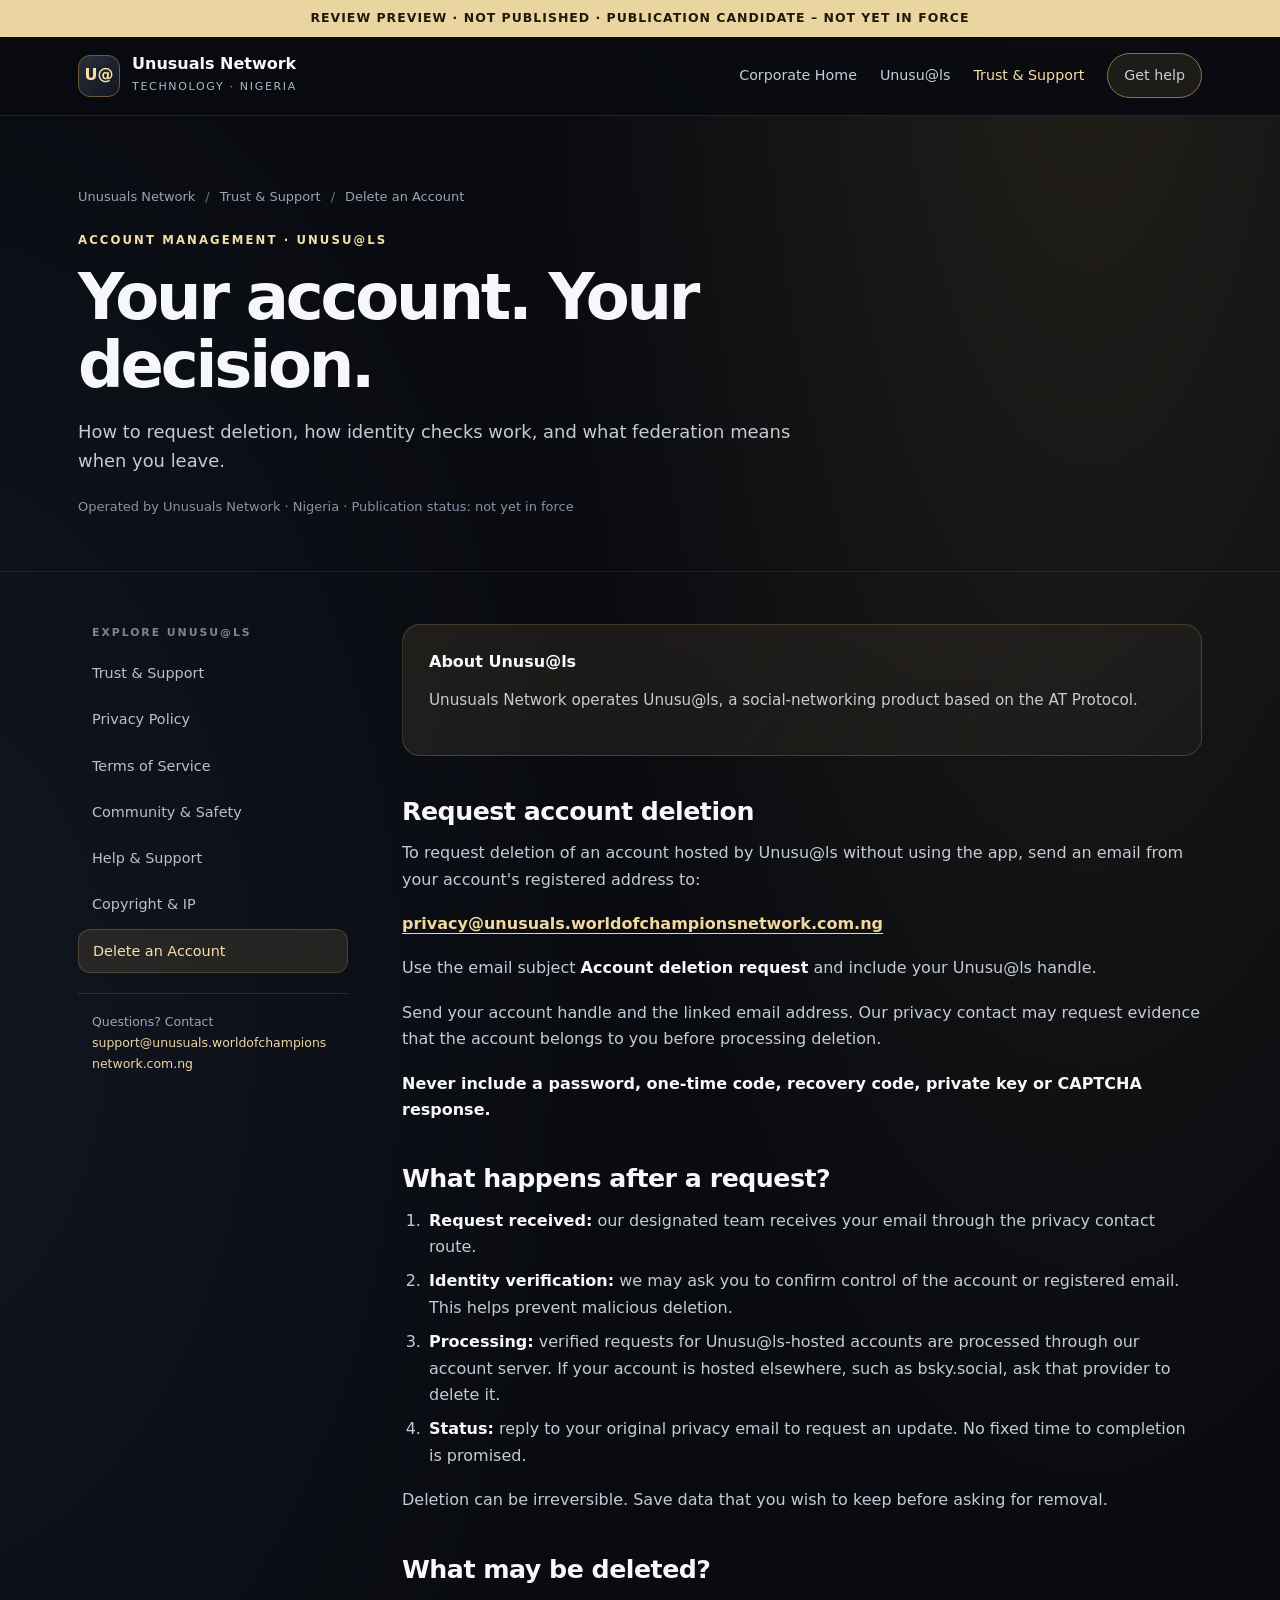
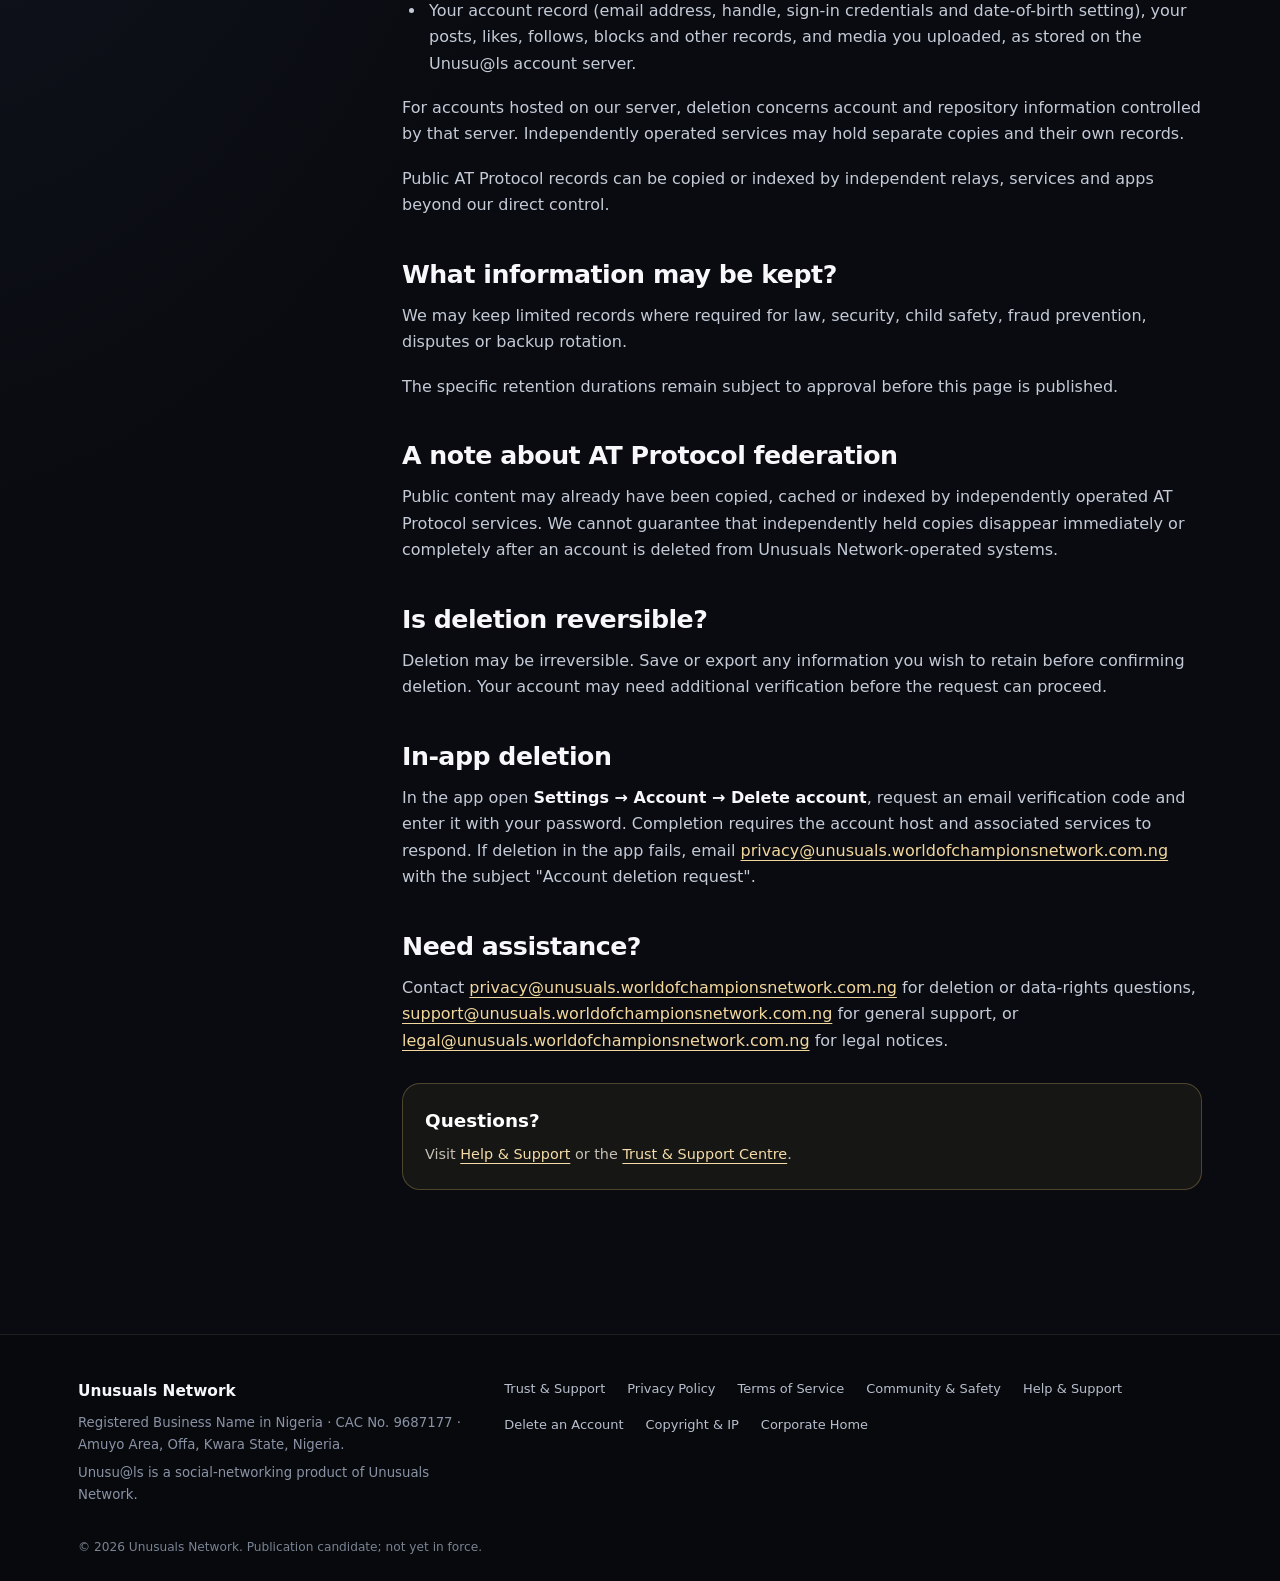
==== commit 2e2ba319: "W4b: restore kept-data statement; link deletion fallback email" ====
--- a/unusuals/account-deletion/index.html
+++ b/unusuals/account-deletion/index.html
@@ -21,13 +21,14 @@
 <p>For accounts hosted on our server, deletion concerns account and repository information controlled by that server. Independently operated services may hold separate copies and their own records.</p>
 <p>Public AT Protocol records can be copied or indexed by independent relays, services and apps beyond our direct control.</p>
 <h2>What information may be kept?</h2>
+<p>We may keep limited records where required for law, security, child safety, fraud prevention, disputes or backup rotation.</p>
 <p>The specific retention durations remain subject to approval before this page is published.</p>
 <h2>A note about AT Protocol federation</h2>
 <p>Public content may already have been copied, cached or indexed by independently operated AT Protocol services. We cannot guarantee that independently held copies disappear immediately or completely after an account is deleted from Unusuals Network-operated systems.</p>
 <h2>Is deletion reversible?</h2>
 <p>Deletion may be irreversible. Save or export any information you wish to retain before confirming deletion. Your account may need additional verification before the request can proceed.</p>
 <h2>In-app deletion</h2>
-<p>In the app open <strong>Settings → Account → Delete account</strong>, request an email verification code and enter it with your password. Completion requires the account host and associated services to respond. If deletion in the app fails, email privacy@unusuals.worldofchampionsnetwork.com.ng with the subject &quot;Account deletion request&quot;.</p>
+<p>In the app open <strong>Settings → Account → Delete account</strong>, request an email verification code and enter it with your password. Completion requires the account host and associated services to respond. If deletion in the app fails, email <a href="mailto:privacy@unusuals.worldofchampionsnetwork.com.ng?subject=Account%20deletion%20request">privacy@unusuals.worldofchampionsnetwork.com.ng</a> with the subject &quot;Account deletion request&quot;.</p>
 <h2>Need assistance?</h2>
 <p>Contact <a href="mailto:privacy@unusuals.worldofchampionsnetwork.com.ng">privacy@unusuals.worldofchampionsnetwork.com.ng</a> for deletion or data-rights questions, <a href="mailto:support@unusuals.worldofchampionsnetwork.com.ng">support@unusuals.worldofchampionsnetwork.com.ng</a> for general support, or <a href="mailto:legal@unusuals.worldofchampionsnetwork.com.ng">legal@unusuals.worldofchampionsnetwork.com.ng</a> for legal notices.</p>
 <div class="approval-panel"><h3>Questions?</h3><p>Visit <a href="../support/">Help &amp; Support</a> or the <a href="../help/">Trust &amp; Support Centre</a>.</p></div></div></article></section></main><footer class="site-footer"><div class="container footer-inner"><div><strong>Unusuals Network</strong><p>Registered Business Name in Nigeria · CAC No. 9687177 · Amuyo Area, Offa, Kwara State, Nigeria.</p><p>Unusu@ls is a social-networking product of Unusuals Network.</p></div><nav aria-label="Footer navigation" class="footer-links"><a href="../help/">Trust &amp; Support</a><a href="../privacy/">Privacy Policy</a><a href="../terms/">Terms of Service</a><a href="../safety/">Community &amp; Safety</a><a href="../support/">Help &amp; Support</a><a href="../account-deletion/">Delete an Account</a><a href="../copyright/">Copyright &amp; IP</a><a href="https://www.unusuals.worldofchampionsnetwork.com.ng/">Corporate Home</a></nav></div><div class="container footer-copy">© 2026 Unusuals Network. Publication candidate; not yet in force.</div></footer></body></html>
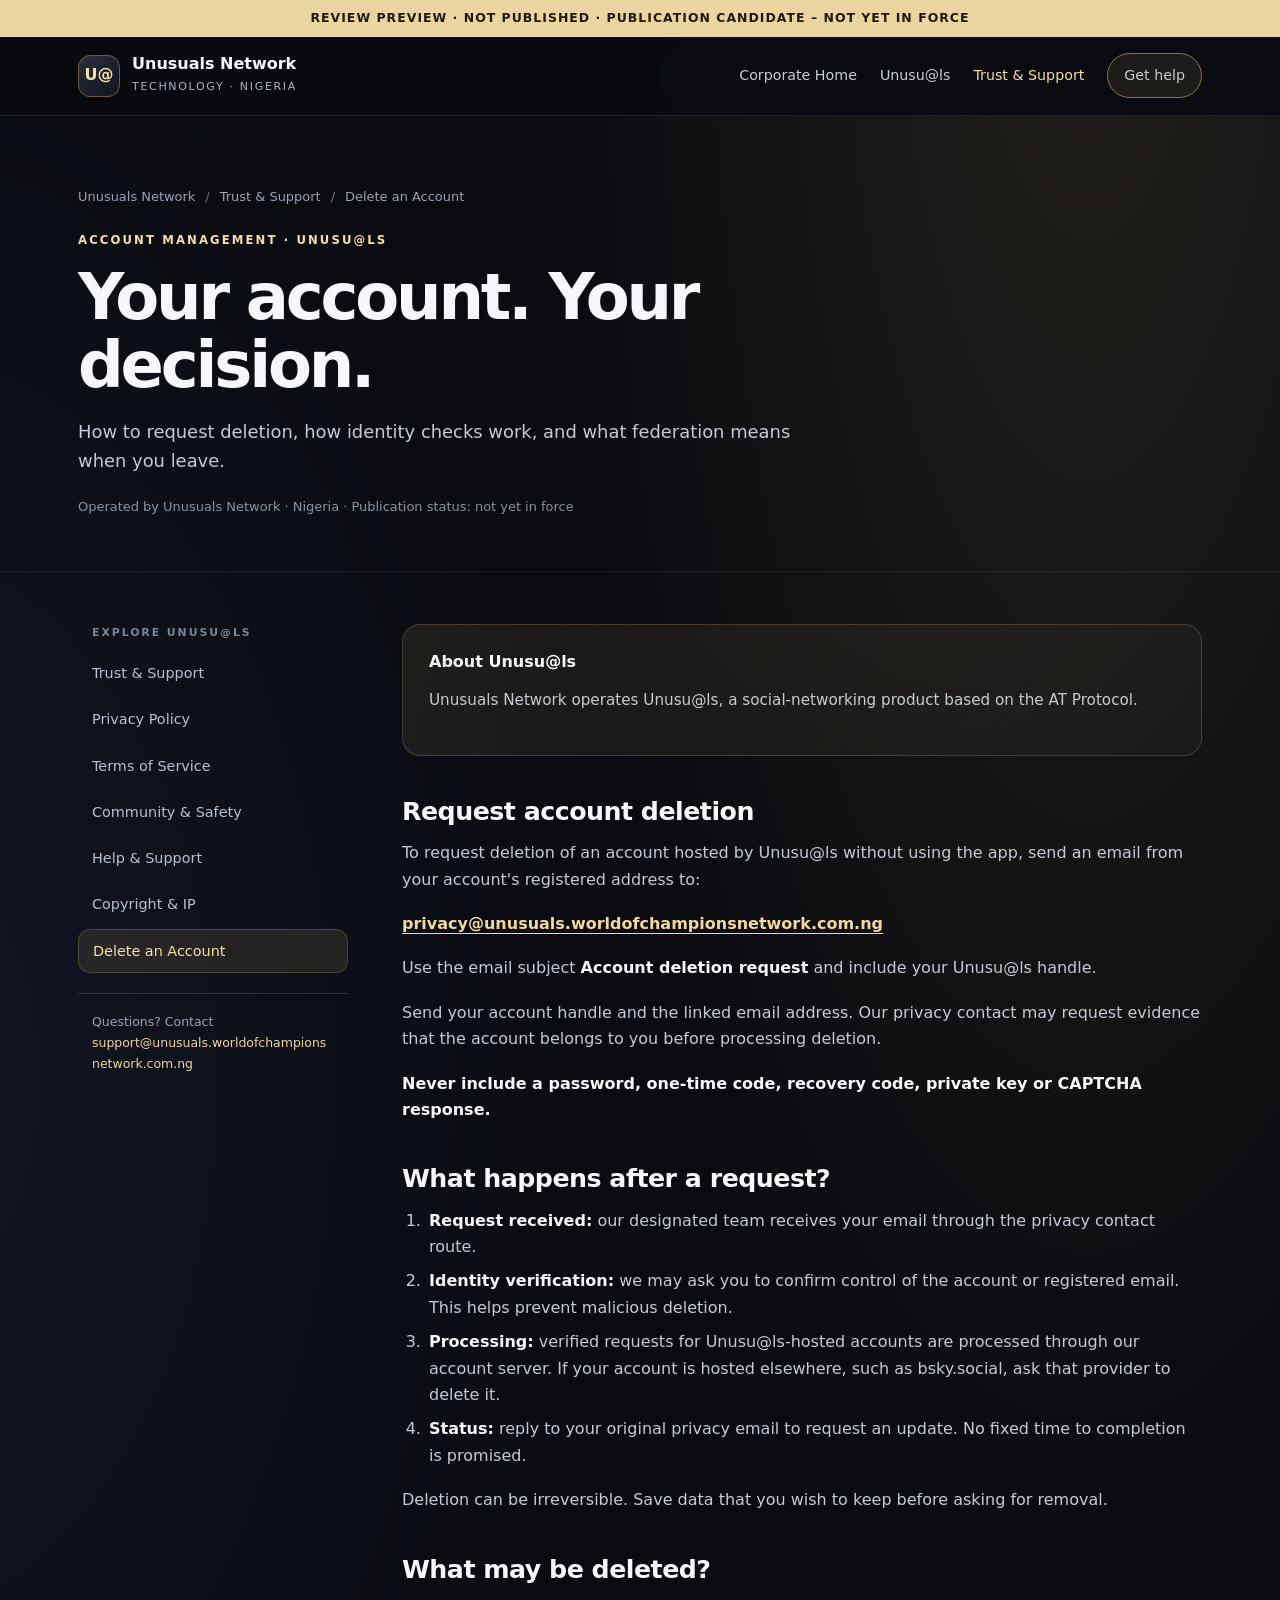
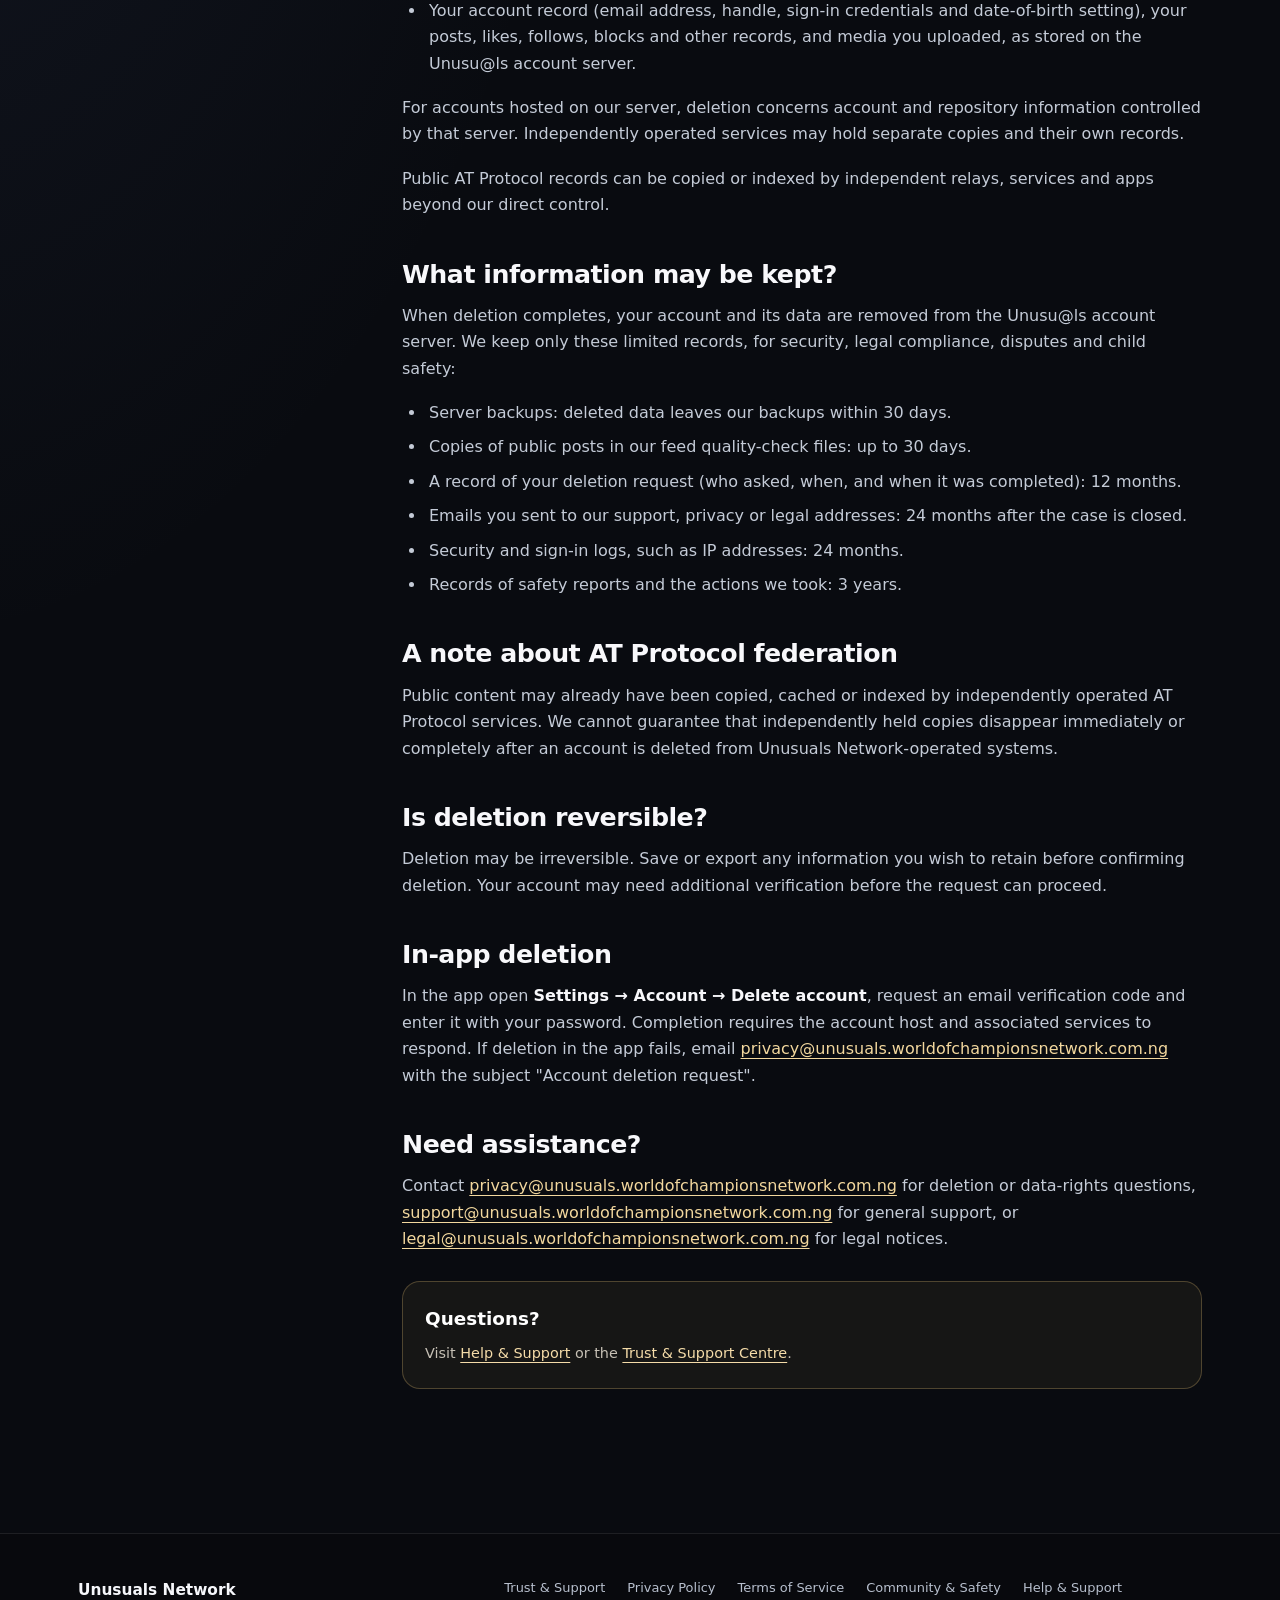
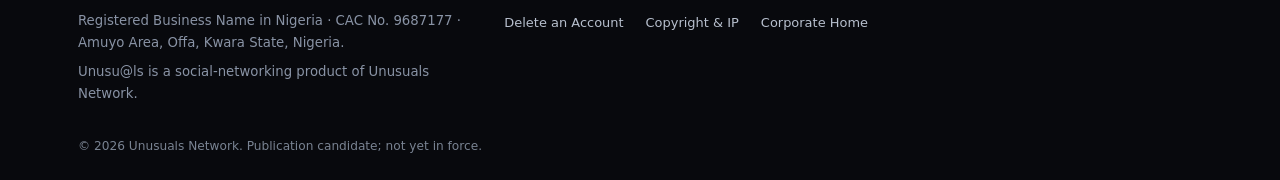
==== commit 5304b923: "Retention periods (Owner-approved 14 Oct 2026)" ====
--- a/unusuals/account-deletion/index.html
+++ b/unusuals/account-deletion/index.html
@@ -21,8 +21,8 @@
 <p>For accounts hosted on our server, deletion concerns account and repository information controlled by that server. Independently operated services may hold separate copies and their own records.</p>
 <p>Public AT Protocol records can be copied or indexed by independent relays, services and apps beyond our direct control.</p>
 <h2>What information may be kept?</h2>
-<p>We may keep limited records where required for law, security, child safety, fraud prevention, disputes or backup rotation.</p>
-<p>The specific retention durations remain subject to approval before this page is published.</p>
+<p>When deletion completes, your account and its data are removed from the Unusu@ls account server. We keep only these limited records, for security, legal compliance, disputes and child safety:</p>
+<ul><li>Server backups: deleted data leaves our backups within 30 days.</li><li>Copies of public posts in our feed quality-check files: up to 30 days.</li><li>A record of your deletion request (who asked, when, and when it was completed): 12 months.</li><li>Emails you sent to our support, privacy or legal addresses: 24 months after the case is closed.</li><li>Security and sign-in logs, such as IP addresses: 24 months.</li><li>Records of safety reports and the actions we took: 3 years.</li></ul>
 <h2>A note about AT Protocol federation</h2>
 <p>Public content may already have been copied, cached or indexed by independently operated AT Protocol services. We cannot guarantee that independently held copies disappear immediately or completely after an account is deleted from Unusuals Network-operated systems.</p>
 <h2>Is deletion reversible?</h2>
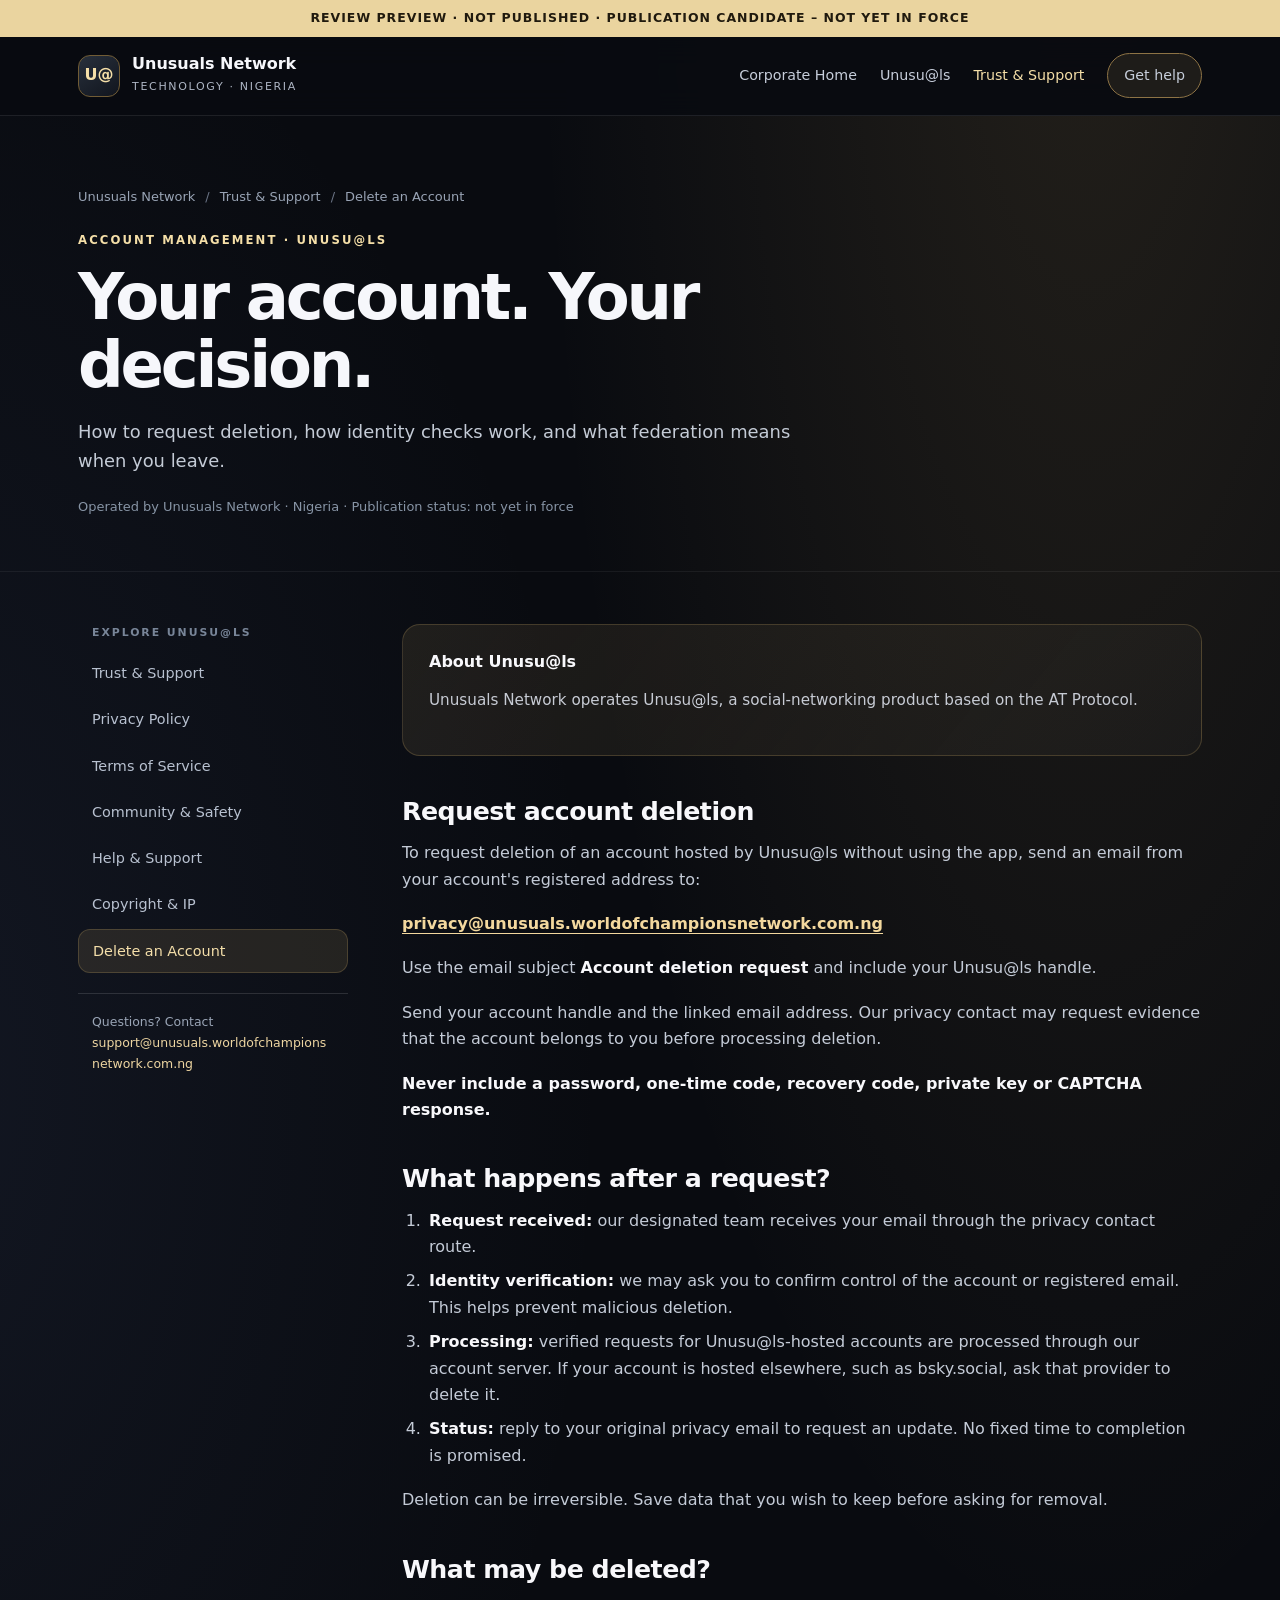
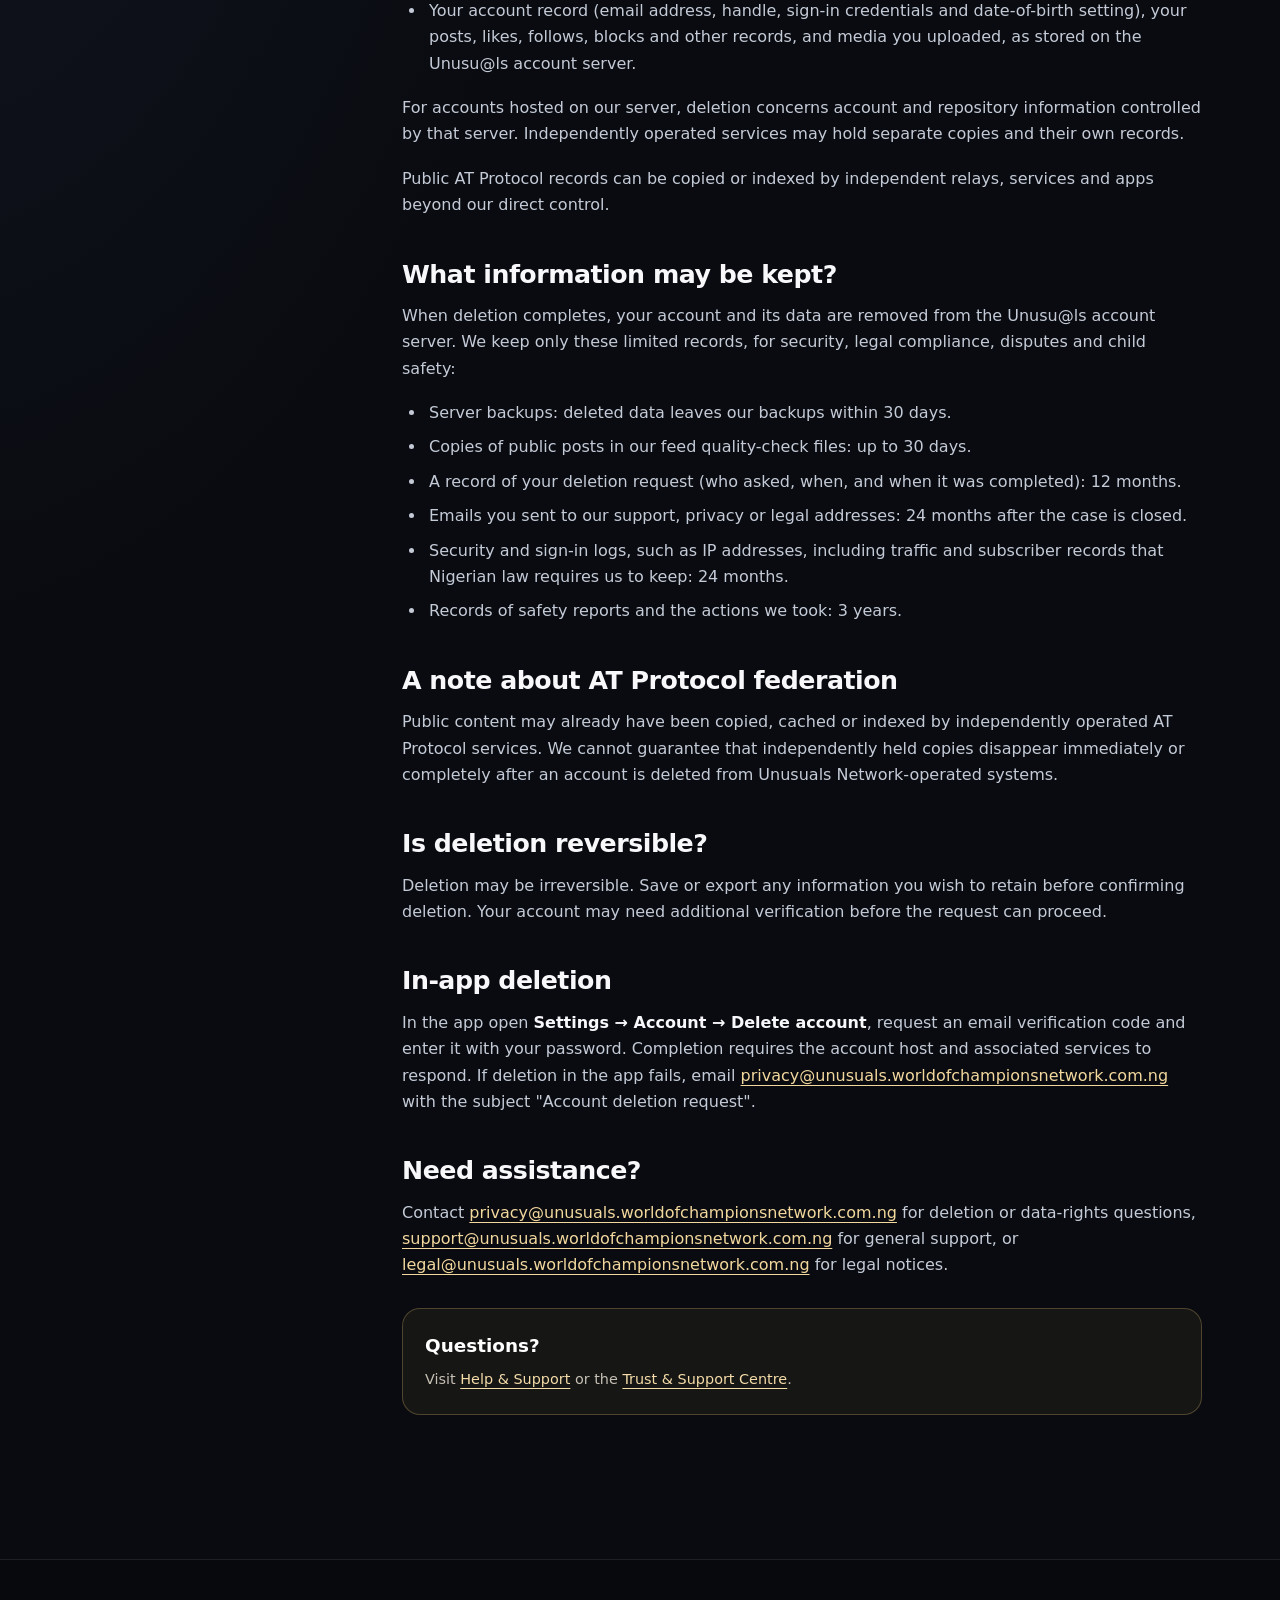
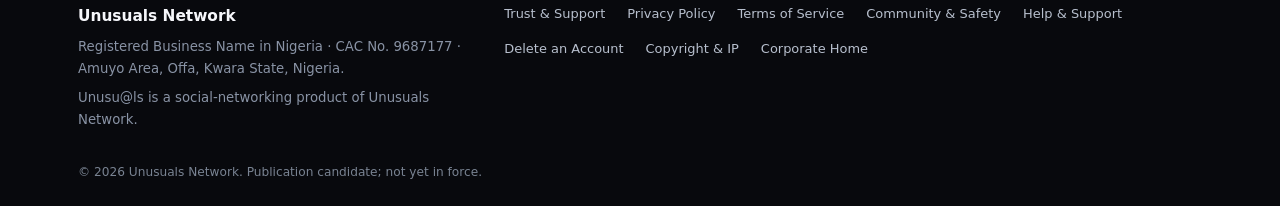
==== commit d2517af4: "Legal review edits (BF-26)" ====
--- a/unusuals/account-deletion/index.html
+++ b/unusuals/account-deletion/index.html
@@ -22,7 +22,7 @@
 <p>Public AT Protocol records can be copied or indexed by independent relays, services and apps beyond our direct control.</p>
 <h2>What information may be kept?</h2>
 <p>When deletion completes, your account and its data are removed from the Unusu@ls account server. We keep only these limited records, for security, legal compliance, disputes and child safety:</p>
-<ul><li>Server backups: deleted data leaves our backups within 30 days.</li><li>Copies of public posts in our feed quality-check files: up to 30 days.</li><li>A record of your deletion request (who asked, when, and when it was completed): 12 months.</li><li>Emails you sent to our support, privacy or legal addresses: 24 months after the case is closed.</li><li>Security and sign-in logs, such as IP addresses: 24 months.</li><li>Records of safety reports and the actions we took: 3 years.</li></ul>
+<ul><li>Server backups: deleted data leaves our backups within 30 days.</li><li>Copies of public posts in our feed quality-check files: up to 30 days.</li><li>A record of your deletion request (who asked, when, and when it was completed): 12 months.</li><li>Emails you sent to our support, privacy or legal addresses: 24 months after the case is closed.</li><li>Security and sign-in logs, such as IP addresses, including traffic and subscriber records that Nigerian law requires us to keep: 24 months.</li><li>Records of safety reports and the actions we took: 3 years.</li></ul>
 <h2>A note about AT Protocol federation</h2>
 <p>Public content may already have been copied, cached or indexed by independently operated AT Protocol services. We cannot guarantee that independently held copies disappear immediately or completely after an account is deleted from Unusuals Network-operated systems.</p>
 <h2>Is deletion reversible?</h2>
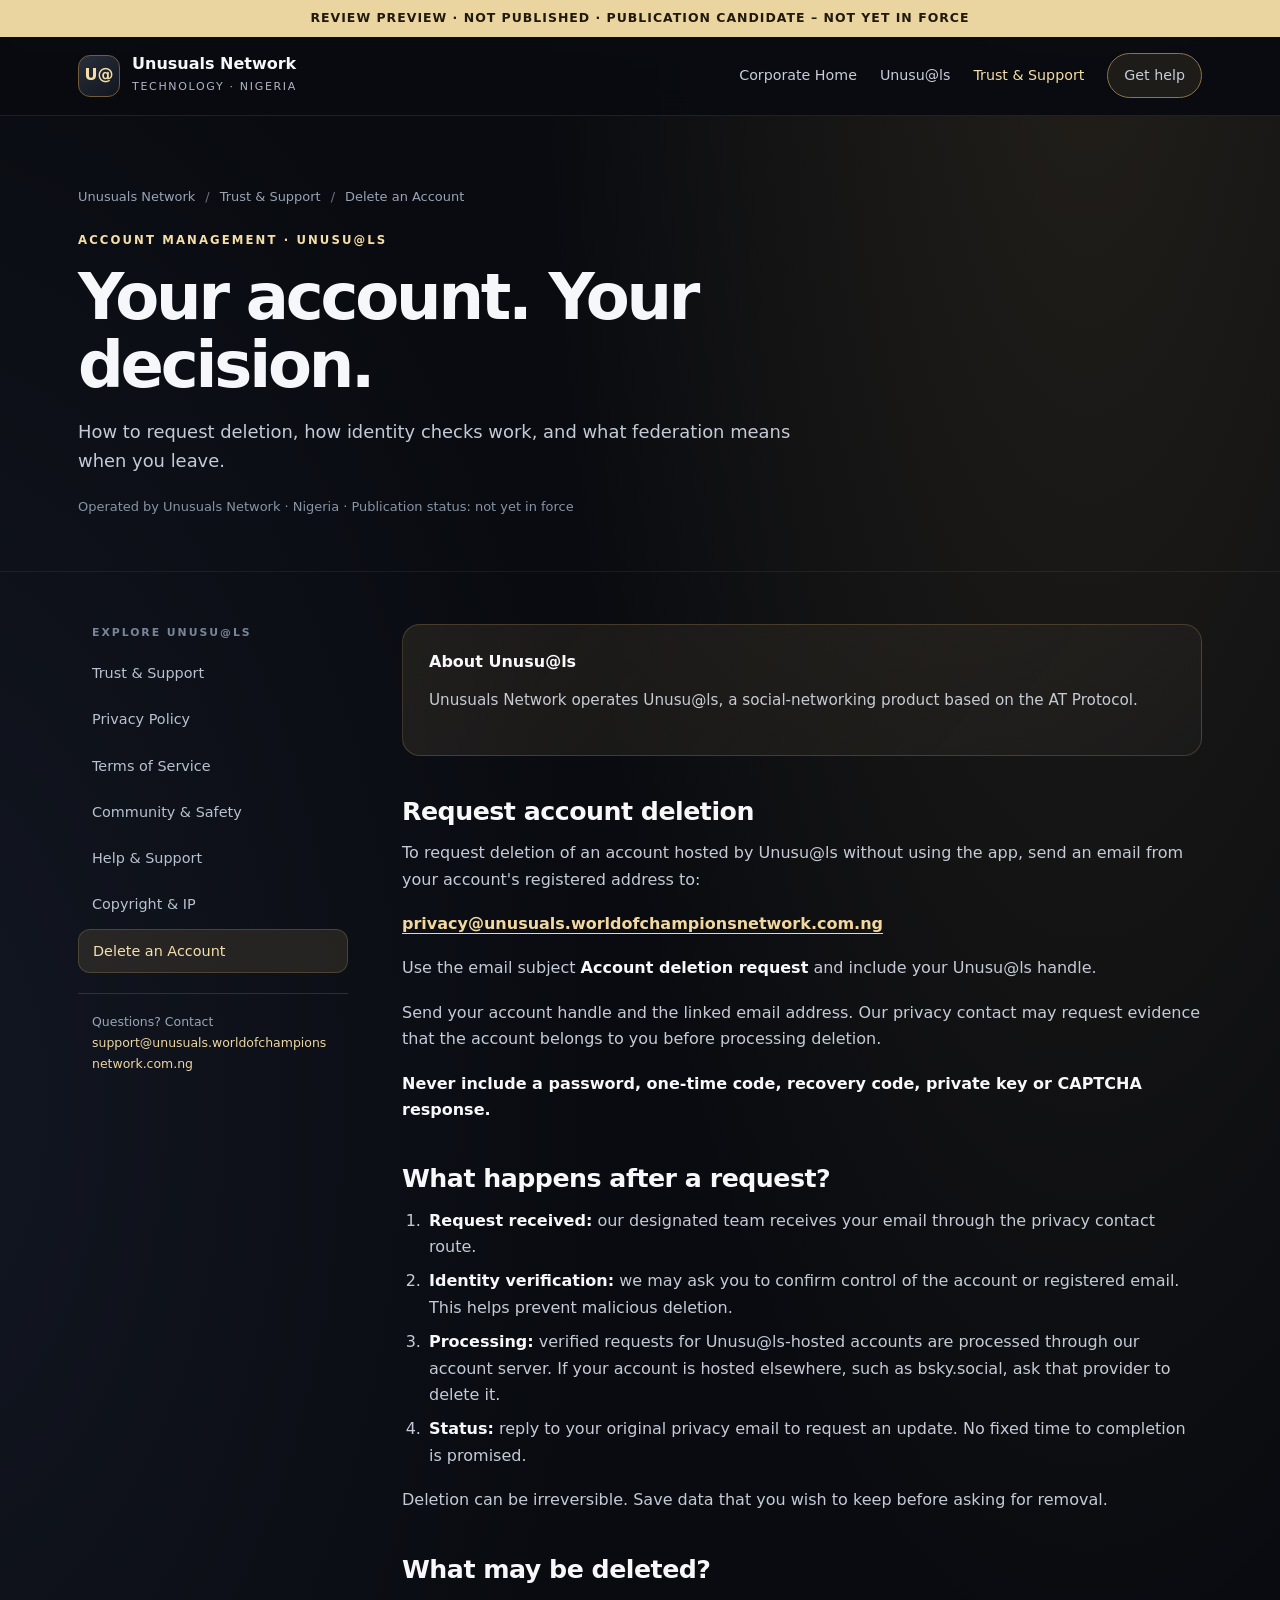
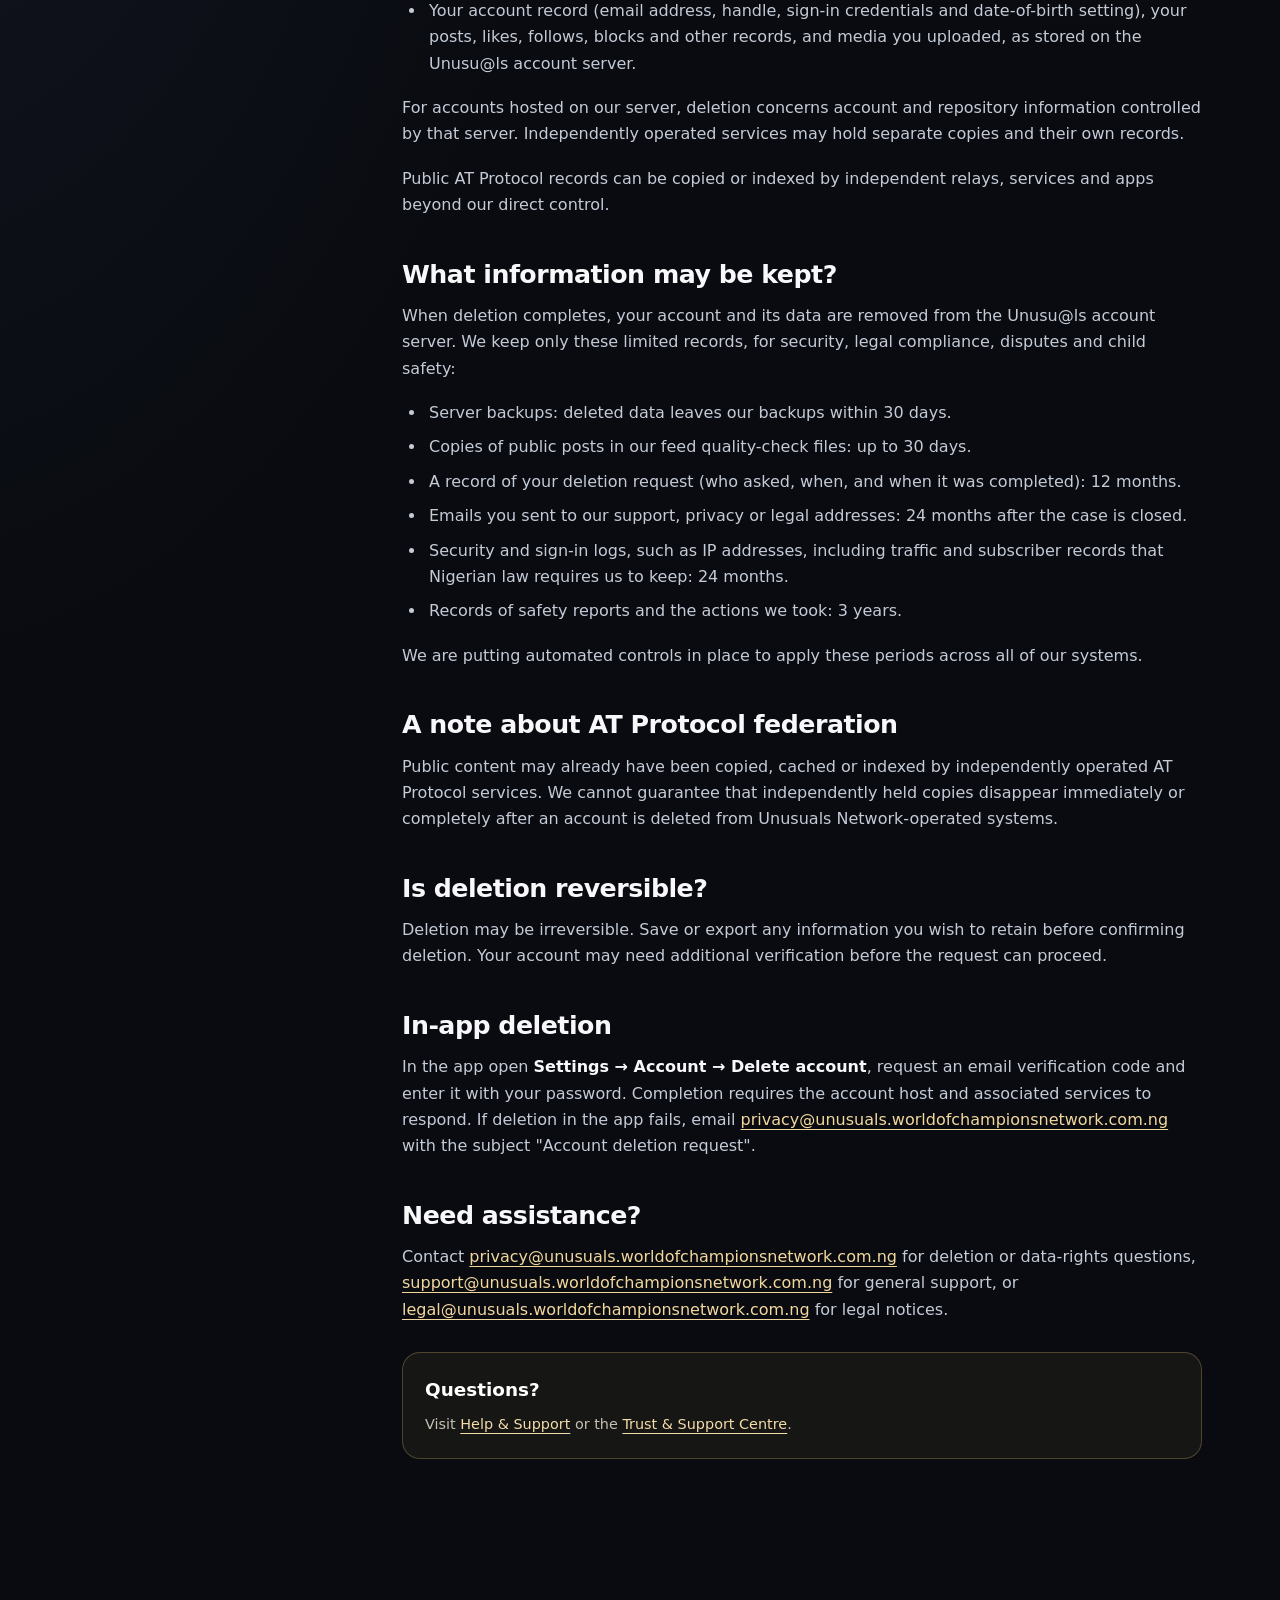
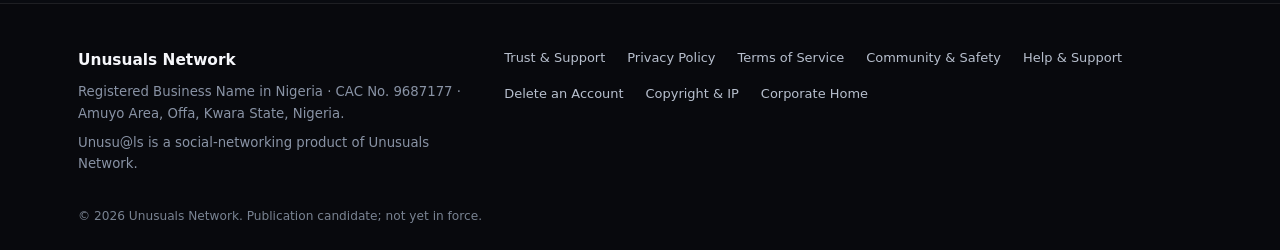
==== commit 9bb48af2: "BF-42 R1: qualify push and retention wording before G7 publication" ====
--- a/unusuals/account-deletion/index.html
+++ b/unusuals/account-deletion/index.html
@@ -22,7 +22,7 @@
 <p>Public AT Protocol records can be copied or indexed by independent relays, services and apps beyond our direct control.</p>
 <h2>What information may be kept?</h2>
 <p>When deletion completes, your account and its data are removed from the Unusu@ls account server. We keep only these limited records, for security, legal compliance, disputes and child safety:</p>
-<ul><li>Server backups: deleted data leaves our backups within 30 days.</li><li>Copies of public posts in our feed quality-check files: up to 30 days.</li><li>A record of your deletion request (who asked, when, and when it was completed): 12 months.</li><li>Emails you sent to our support, privacy or legal addresses: 24 months after the case is closed.</li><li>Security and sign-in logs, such as IP addresses, including traffic and subscriber records that Nigerian law requires us to keep: 24 months.</li><li>Records of safety reports and the actions we took: 3 years.</li></ul>
+<ul><li>Server backups: deleted data leaves our backups within 30 days.</li><li>Copies of public posts in our feed quality-check files: up to 30 days.</li><li>A record of your deletion request (who asked, when, and when it was completed): 12 months.</li><li>Emails you sent to our support, privacy or legal addresses: 24 months after the case is closed.</li><li>Security and sign-in logs, such as IP addresses, including traffic and subscriber records that Nigerian law requires us to keep: 24 months.</li><li>Records of safety reports and the actions we took: 3 years.</li></ul><p>We are putting automated controls in place to apply these periods across all of our systems.</p>
 <h2>A note about AT Protocol federation</h2>
 <p>Public content may already have been copied, cached or indexed by independently operated AT Protocol services. We cannot guarantee that independently held copies disappear immediately or completely after an account is deleted from Unusuals Network-operated systems.</p>
 <h2>Is deletion reversible?</h2>
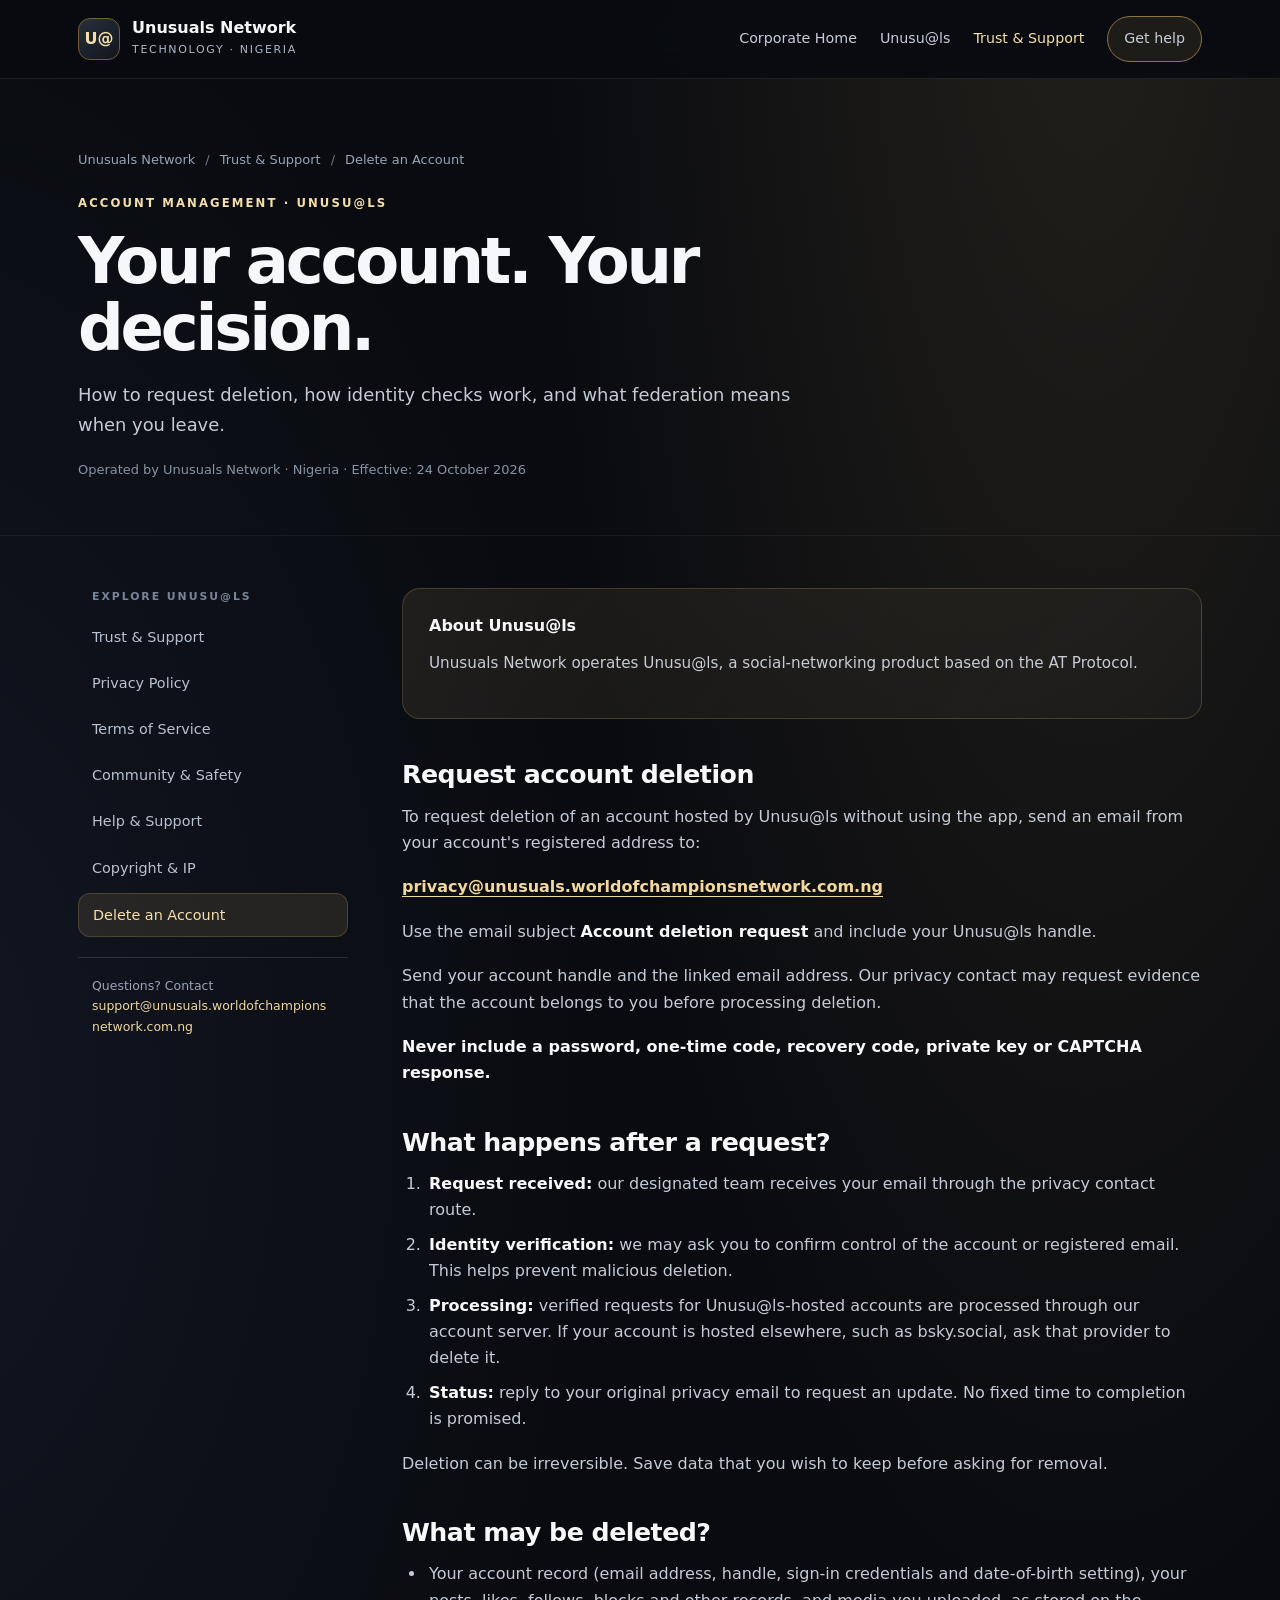
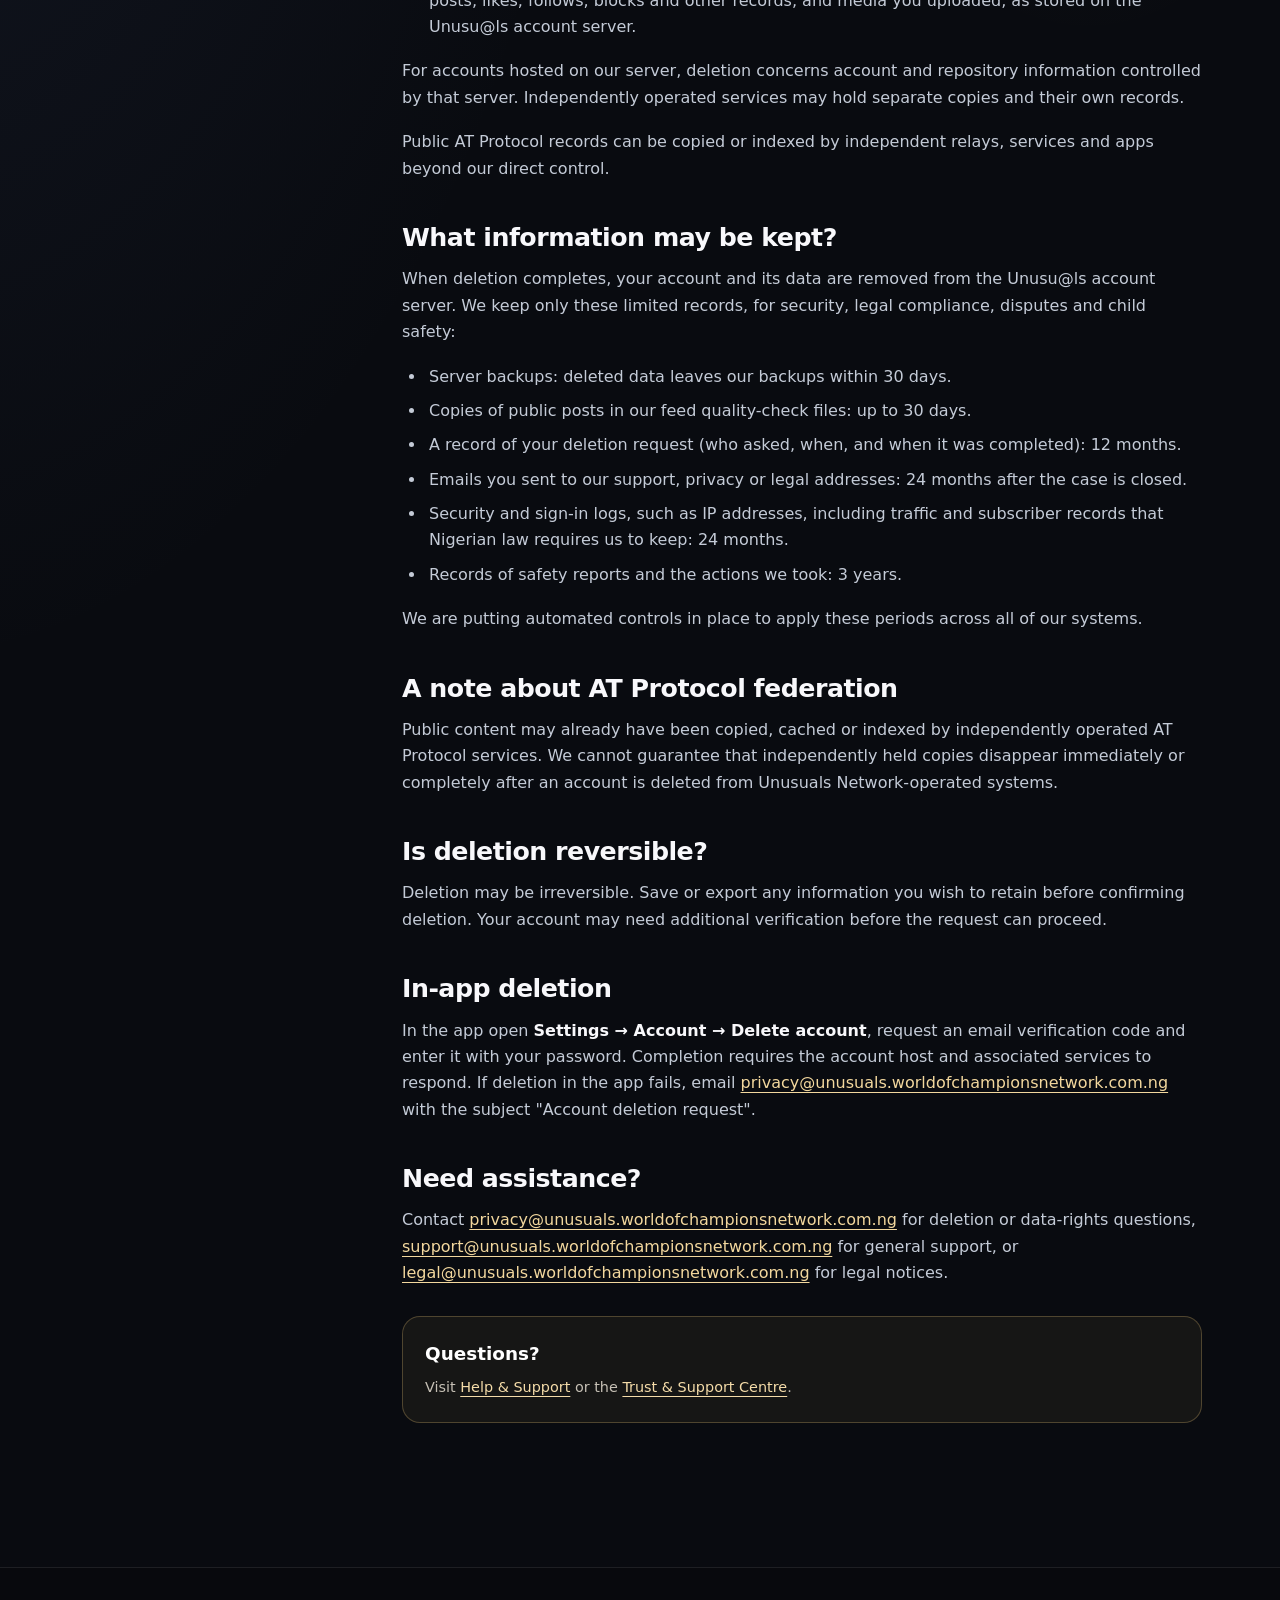
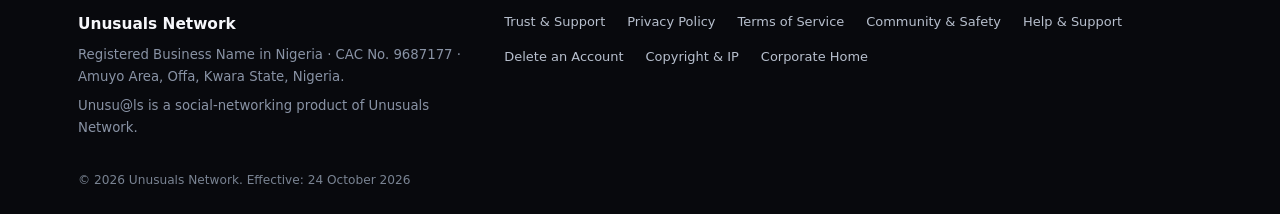
==== commit 1378f722: "BF-42 R2: stage G7 v2 release candidate for 24 October 2026" ====
--- a/unusuals/account-deletion/index.html
+++ b/unusuals/account-deletion/index.html
@@ -1,7 +1,7 @@
 <!DOCTYPE html>
-<html lang="en"><head><meta charset="utf-8"/><meta content="width=device-width,initial-scale=1" name="viewport"/><meta content="#090b10" name="theme-color"/><meta content="noindex,nofollow" name="robots"/><title>Delete an Account — Unusu@ls</title><link rel="canonical" href="https://www.unusuals.worldofchampionsnetwork.com.ng/unusuals/account-deletion/"/><meta content="How to request deletion, how identity checks work, and what federation means when you leave." name="description"/><link href="../../assets/css/app-policy.css" rel="stylesheet"/><script defer="" src="../../assets/js/app-policy.js"></script></head><body><a class="skip-link" href="#main">Skip to content</a><div class="preview-flag">REVIEW PREVIEW · NOT PUBLISHED · PUBLICATION CANDIDATE – NOT YET IN FORCE</div>
+<html lang="en"><head><meta charset="utf-8"/><meta content="width=device-width,initial-scale=1" name="viewport"/><meta content="#090b10" name="theme-color"/><title>Delete an Account — Unusu@ls</title><link rel="canonical" href="https://www.unusuals.worldofchampionsnetwork.com.ng/unusuals/account-deletion/"/><meta content="How to request deletion, how identity checks work, and what federation means when you leave." name="description"/><link href="../../assets/css/app-policy.css" rel="stylesheet"/><script defer="" src="../../assets/js/app-policy.js"></script></head><body><a class="skip-link" href="#main">Skip to content</a>
 <header class="site-header"><nav aria-label="Primary navigation" class="container nav-wrap"><a class="brand" href="https://www.unusuals.worldofchampionsnetwork.com.ng/"><span aria-hidden="true" class="brand-mark">U@</span><span class="brand-text"><strong>Unusuals Network</strong><span>Technology · Nigeria</span></span></a><button aria-expanded="false" aria-label="Toggle navigation" class="menu-toggle"><span></span><span></span><span></span></button><div class="nav-links" data-open="false"><a href="https://www.unusuals.worldofchampionsnetwork.com.ng/">Corporate Home</a><a href="https://www.unusuals.worldofchampionsnetwork.com.ng/unusuals/">Unusu@ls</a><a aria-current="page" href="../help/">Trust &amp; Support</a><a class="nav-cta" href="../support/">Get help</a></div></nav></header>
-<main id="main"><section class="hero hero-small"><div class="container"><div class="breadcrumb"><a href="https://www.unusuals.worldofchampionsnetwork.com.ng/">Unusuals Network</a><span>/</span><a href="../help/">Trust &amp; Support</a><span>/</span>Delete an Account</div><div class="eyebrow">Account management · Unusu@ls</div><h1>Your account. Your decision.</h1><p>How to request deletion, how identity checks work, and what federation means when you leave.</p><div class="meta">Operated by Unusuals Network · Nigeria · Publication status: not yet in force</div></div></section>
+<main id="main"><section class="hero hero-small"><div class="container"><div class="breadcrumb"><a href="https://www.unusuals.worldofchampionsnetwork.com.ng/">Unusuals Network</a><span>/</span><a href="../help/">Trust &amp; Support</a><span>/</span>Delete an Account</div><div class="eyebrow">Account management · Unusu@ls</div><h1>Your account. Your decision.</h1><p>How to request deletion, how identity checks work, and what federation means when you leave.</p><div class="meta">Operated by Unusuals Network · Nigeria · Effective: 24 October 2026</div></div></section>
 <section class="container layout"><aside aria-label="Policy navigation" class="sidebar"><div class="side-label">Explore Unusu@ls</div><ul class="side-list"><li><a href="../help/">Trust &amp; Support</a></li><li><a href="../privacy/">Privacy Policy</a></li><li><a href="../terms/">Terms of Service</a></li><li><a href="../safety/">Community &amp; Safety</a></li><li><a href="../support/">Help &amp; Support</a></li><li><a href="../copyright/">Copyright &amp; IP</a></li><li><a aria-current="page" href="../account-deletion/">Delete an Account</a></li></ul><div class="sidebar-contact">Questions? Contact <a href="mailto:support@unusuals.worldofchampionsnetwork.com.ng">support@unusuals.worldofchampionsnetwork.com.ng</a></div></aside><article class="content"><div class="prose"><div class="lede-panel"><strong>About Unusu@ls</strong><p>Unusuals Network operates Unusu@ls, a social-networking product based on the AT Protocol.</p></div><h2>Request account deletion</h2>
 <p>To request deletion of an account hosted by Unusu@ls without using the app, send an email from your account's registered address to:</p>
 <p><strong><a href="mailto:privacy@unusuals.worldofchampionsnetwork.com.ng?subject=Account%20deletion%20request">privacy@unusuals.worldofchampionsnetwork.com.ng</a></strong></p>
@@ -31,4 +31,4 @@
 <p>In the app open <strong>Settings → Account → Delete account</strong>, request an email verification code and enter it with your password. Completion requires the account host and associated services to respond. If deletion in the app fails, email <a href="mailto:privacy@unusuals.worldofchampionsnetwork.com.ng?subject=Account%20deletion%20request">privacy@unusuals.worldofchampionsnetwork.com.ng</a> with the subject &quot;Account deletion request&quot;.</p>
 <h2>Need assistance?</h2>
 <p>Contact <a href="mailto:privacy@unusuals.worldofchampionsnetwork.com.ng">privacy@unusuals.worldofchampionsnetwork.com.ng</a> for deletion or data-rights questions, <a href="mailto:support@unusuals.worldofchampionsnetwork.com.ng">support@unusuals.worldofchampionsnetwork.com.ng</a> for general support, or <a href="mailto:legal@unusuals.worldofchampionsnetwork.com.ng">legal@unusuals.worldofchampionsnetwork.com.ng</a> for legal notices.</p>
-<div class="approval-panel"><h3>Questions?</h3><p>Visit <a href="../support/">Help &amp; Support</a> or the <a href="../help/">Trust &amp; Support Centre</a>.</p></div></div></article></section></main><footer class="site-footer"><div class="container footer-inner"><div><strong>Unusuals Network</strong><p>Registered Business Name in Nigeria · CAC No. 9687177 · Amuyo Area, Offa, Kwara State, Nigeria.</p><p>Unusu@ls is a social-networking product of Unusuals Network.</p></div><nav aria-label="Footer navigation" class="footer-links"><a href="../help/">Trust &amp; Support</a><a href="../privacy/">Privacy Policy</a><a href="../terms/">Terms of Service</a><a href="../safety/">Community &amp; Safety</a><a href="../support/">Help &amp; Support</a><a href="../account-deletion/">Delete an Account</a><a href="../copyright/">Copyright &amp; IP</a><a href="https://www.unusuals.worldofchampionsnetwork.com.ng/">Corporate Home</a></nav></div><div class="container footer-copy">© 2026 Unusuals Network. Publication candidate; not yet in force.</div></footer></body></html>+<div class="approval-panel"><h3>Questions?</h3><p>Visit <a href="../support/">Help &amp; Support</a> or the <a href="../help/">Trust &amp; Support Centre</a>.</p></div></div></article></section></main><footer class="site-footer"><div class="container footer-inner"><div><strong>Unusuals Network</strong><p>Registered Business Name in Nigeria · CAC No. 9687177 · Amuyo Area, Offa, Kwara State, Nigeria.</p><p>Unusu@ls is a social-networking product of Unusuals Network.</p></div><nav aria-label="Footer navigation" class="footer-links"><a href="../help/">Trust &amp; Support</a><a href="../privacy/">Privacy Policy</a><a href="../terms/">Terms of Service</a><a href="../safety/">Community &amp; Safety</a><a href="../support/">Help &amp; Support</a><a href="../account-deletion/">Delete an Account</a><a href="../copyright/">Copyright &amp; IP</a><a href="https://www.unusuals.worldofchampionsnetwork.com.ng/">Corporate Home</a></nav></div><div class="container footer-copy">© 2026 Unusuals Network. Effective: 24 October 2026</div></footer></body></html>
